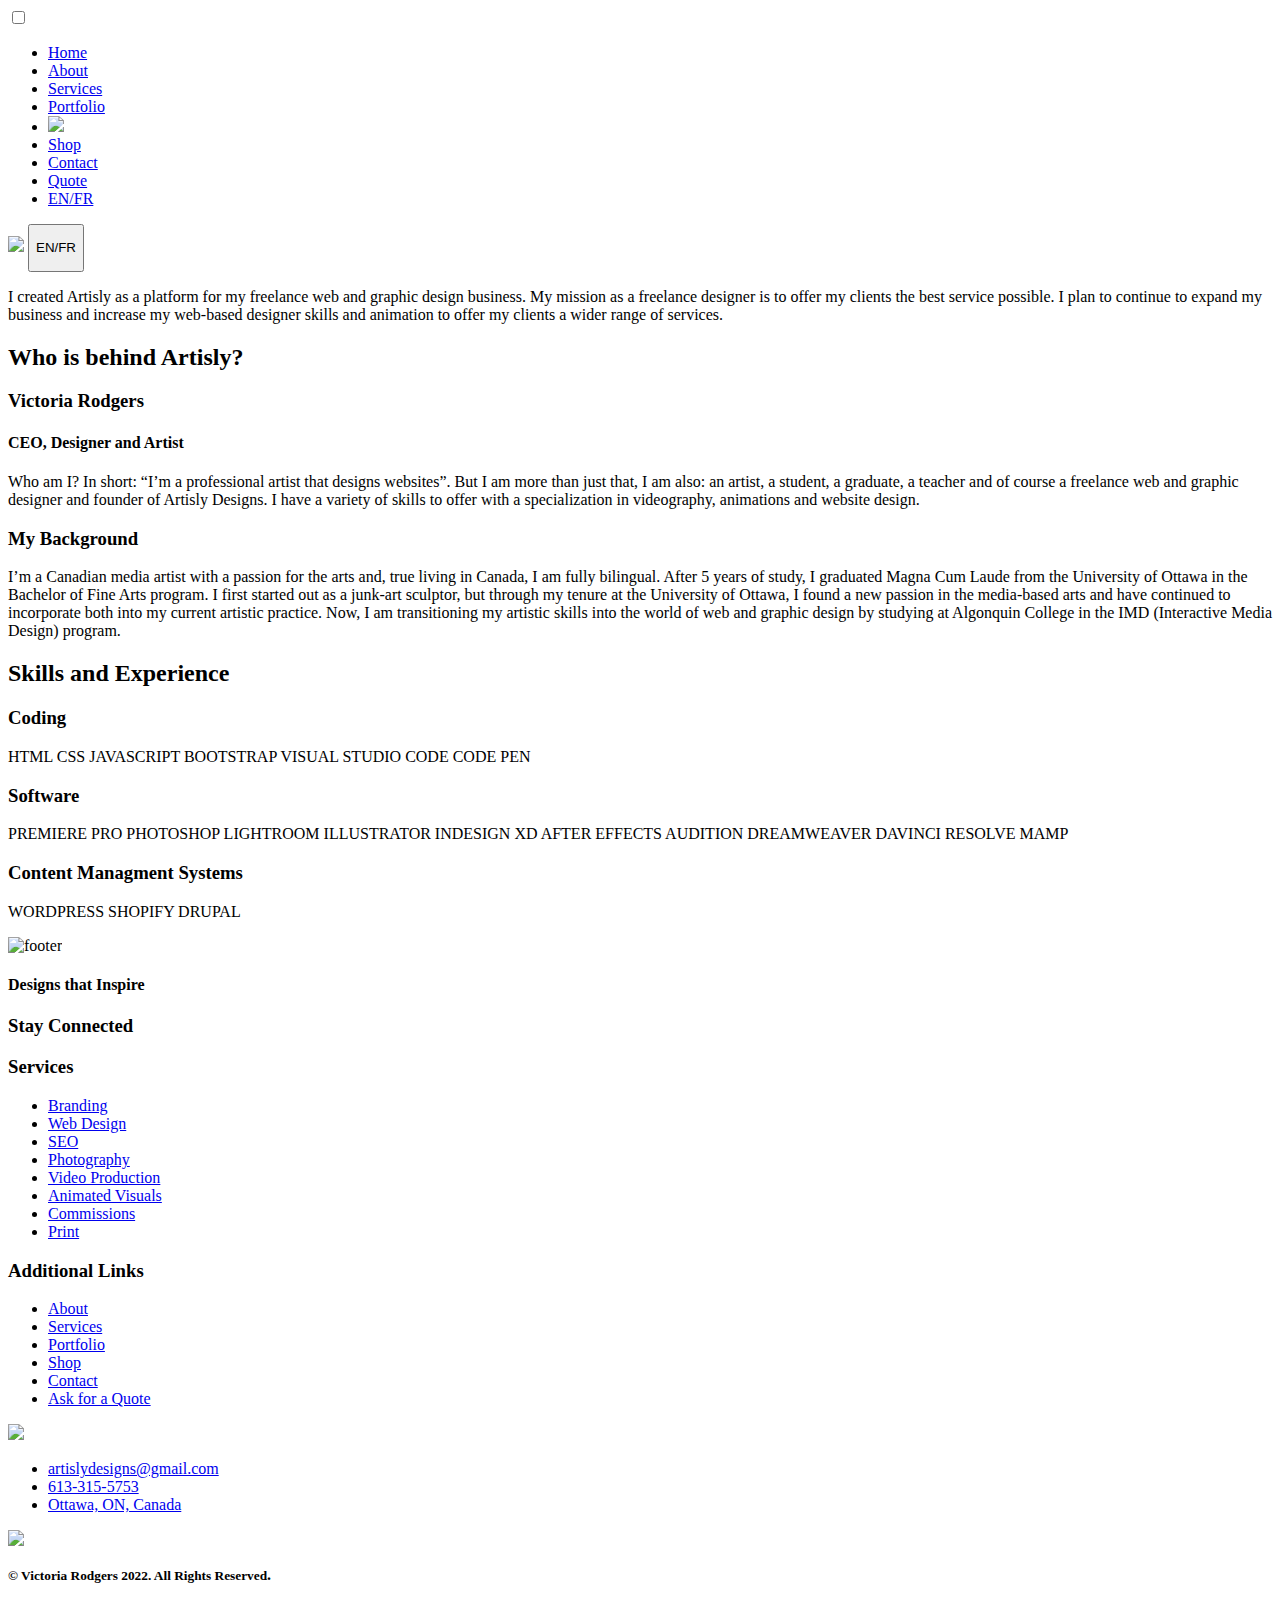
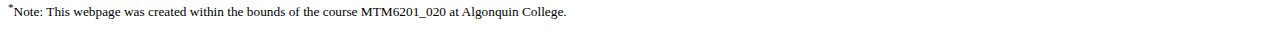
==== about.html @ 868e6d7d "Add files via upload" ====
<!DOCTYPE html>
<html lang="en">
<head>
    <!-- Required meta tags -->
    <meta charset="utf-8">
    <meta http-equiv="X-UA-Compatible" content="IE=edge">
    <meta name="viewport" content="width=device-width, initial-scale=1">
    <title>Artisly Official Website</title>
    <link rel="icon" type="image/x-icon" href="images/favicon2.png">
    <link rel="preconnect" href="https://fonts.googleapis.com">
    <link rel="preconnect" href="https://fonts.gstatic.com" crossorigin>
    <link href="https://fonts.googleapis.com/css2?family=Open+Sans:wght@500&display=swap" rel="stylesheet">
    <link rel="stylesheet" href="https://cdnjs.cloudflare.com/ajax/libs/font-awesome/4.7.0/css/font-awesome.min.css">
    <!-- add icon stylesheet file for used icons -->
    <link href="css/icons.css" rel="stylesheet">    
    <!-- add css stylesheet -->
    <link href="css/design3.css" rel="stylesheet">
    <link rel="stylesheet" href="java.js">
    <link rel="stylesheet" href="https://cdn.iconmonstr.com/1.3.0/css/iconmonstr-iconic-font.min.css">

    <title>About Page</title>
</head>
<body>
    <div class="web_container">
    <nav class="navbar">
        <div class="navbar-container container">
            <input type="checkbox" name="" id="">
            <div class="hamburger-lines">
                <span class="line line1"></span>
                <span class="line line2"></span>
                <span class="line line3"></span>
            </div>
            <ul class="menu-items">
                <li><a href="#home">Home</a></li>
                <li><a href="#">About</a></li>
                <li><a href="#">Services</a></li>
                <li><a href="#">Portfolio</a></li>
                <li><a class="logo2" href="index.html"><img src="images/artisly-logo-02.png" width="100"></a></li>
                <li><a href="#">Shop</a></li>
                <li><a href="#">Contact</a></li>
                <li><a href="#">Quote</a></li>
                <li><a class="lan2" href="#">EN/FR</a></li>
                
            </ul>
                <a class="logo" href="index.html"><img src="images/artisly-logo.png" width="80"></a>
                <a class="cart" href="#"><i class="im im-shopping-cart"></i></a>
                <a class="share" href="#"><i class="im im-share"></i></a>
                <button class="lan"><p>EN/FR</p></button>
        </div>
    </nav>
    <div class="body_container">
<main>


<p>I created Artisly as a platform for my freelance web and graphic design business. My mission as a freelance designer is to offer my clients the best service possible. I plan to continue to expand my business and increase my web-based designer skills and animation to offer my clients a wider range of services.</p>

<h2>Who is behind Artisly?</h2>

<h3>Victoria Rodgers</h3>
<h4>CEO, Designer and Artist</h4>

  <p>Who am I? In short: “I’m a professional artist that designs websites”. But I am more than just that, I am also: an artist, a student, a graduate, a teacher and of course a freelance web and graphic designer and founder of Artisly Designs. I have a variety of skills to offer with a specialization in videography, animations and website design.</p>

<h3>My Background</h3>

  <p>I’m a Canadian media artist with a passion for the arts and, true living in Canada, I am fully bilingual. After 5 years of study, I graduated Magna Cum Laude from the University of Ottawa in the Bachelor of Fine Arts program.  I first started out as a junk-art sculptor, but through my tenure at the University of Ottawa, I found a new passion in the media-based arts and have continued to incorporate both into my current artistic practice. Now, I am transitioning my artistic skills into the world of web and graphic design by studying at Algonquin College in the IMD (Interactive Media Design) program.</p> 


  <h2>Skills and Experience</h2>

  <h3>Coding</h3>
<p>HTML 

  CSS
  
  JAVASCRIPT
  
  BOOTSTRAP
  
  VISUAL STUDIO CODE
  
  CODE PEN</p>

<h3>Software</h3>

<p> PREMIERE PRO

  PHOTOSHOP
 
 LIGHTROOM
 
 ILLUSTRATOR
 
  INDESIGN
 
 XD
 
 AFTER EFFECTS
 
 AUDITION
 
 DREAMWEAVER
 
 DAVINCI RESOLVE
 
 MAMP</p>




<h3>Content Managment Systems</h3>

<p>WORDPRESS

  SHOPIFY
  
  DRUPAL
  </p>
</main>

<div class="footer-img">
  <img src="images/footer2.png" alt="footer" width="1200">
</div>


<div class="footer_info">

  <div class="motto">
<h4>Designs that Inspire</h4>
</div>

<section class="connected">
  <h3>Stay Connected</h3>
<div class="sm">
  <a href="#"><i class="im im-facebook"></i></a>
  <a href="#"><i class="im im-instagram"></i></a>
  <a href="#"><i class="im im-linkedin"></i></a>
  <a href="#"><i class="im im-wordpress"></i></a>
  <a href="#"><i class="im im-shopify"></i></a>
  <a href="#"><i class="im im-behance"></i></a>
</div>
</section>

<section class="quick-serv">
<h3>Services</h3>

<ul class="web-links">
  <li><a href="#">Branding</a></li>
  <li><a href="#">Web Design</a></li>
  <li><a href="#">SEO</a></li>
  <li><a href="#">Photography</a></li>
  <li><a href="#">Video Production</a></li>
  <li><a href="#">Animated Visuals</a></li>
  <li><a href="#">Commissions</a></li>
  <li><a href="#">Print</a></li>
  </ul>
</section>

<section class="more-links">
<h3>Additional Links</h3>

<ul class="web-links">
<li><a href="#">About</a></li>
<li><a href="#">Services</a></li>
<li><a href="#">Portfolio</a></li>
<li><a href="#">Shop</a></li>
<li><a href="#">Contact</a></li>
<li><a href="#">Ask for a Quote</a></li>
</ul>
</section>

<section class="artisly-contact">
  <a class="footer-logo" href="index.html"><img src="images/artisly-logo.png" width="600"></a>

  <ul class="web-links">
    <li><a href="#"><i class="im im-mail"></i> artislydesigns@gmail.com</a></li>
    <li><a href="#"><i class="im im-phone"></i> 613-315-5753</a></li>
    <li><a href="#"><i class="im im-globe"></i> Ottawa, ON, Canada</a></li>
    </ul>
</section>

</div>

<footer>
  <div class="footer_container">
  <a class="copyright" href="index.html"><img src="images/artisly-logo.png" width="100"></a> 
  <p><strong><small>&copy; Victoria Rodgers 2022. All Rights Reserved</small>.</strong></p>
  <p><small><sup>*</sup>Note: This webpage was created within the bounds of the course MTM6201_020 at Algonquin College.</small></p>
  </div>
</footer>

</div>
    </div>
</body>      
</html>
<!-- End of code-->
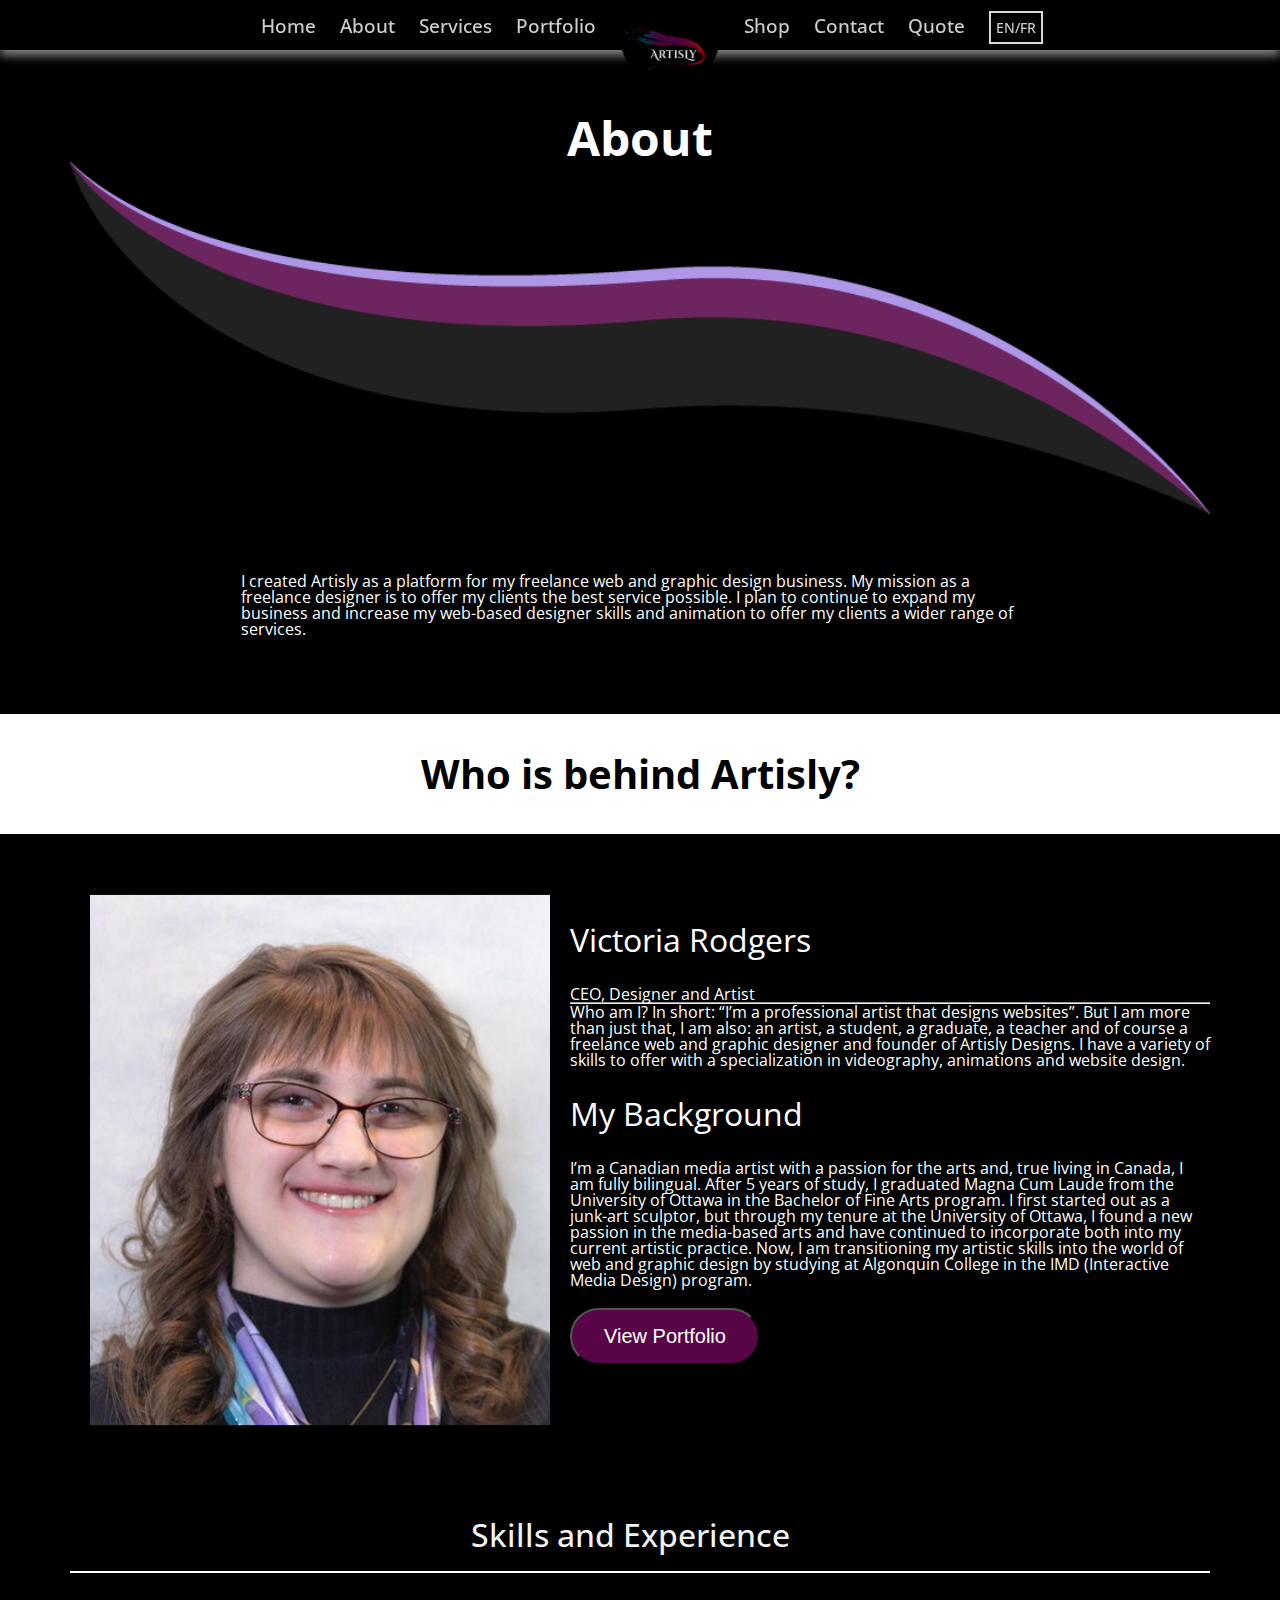
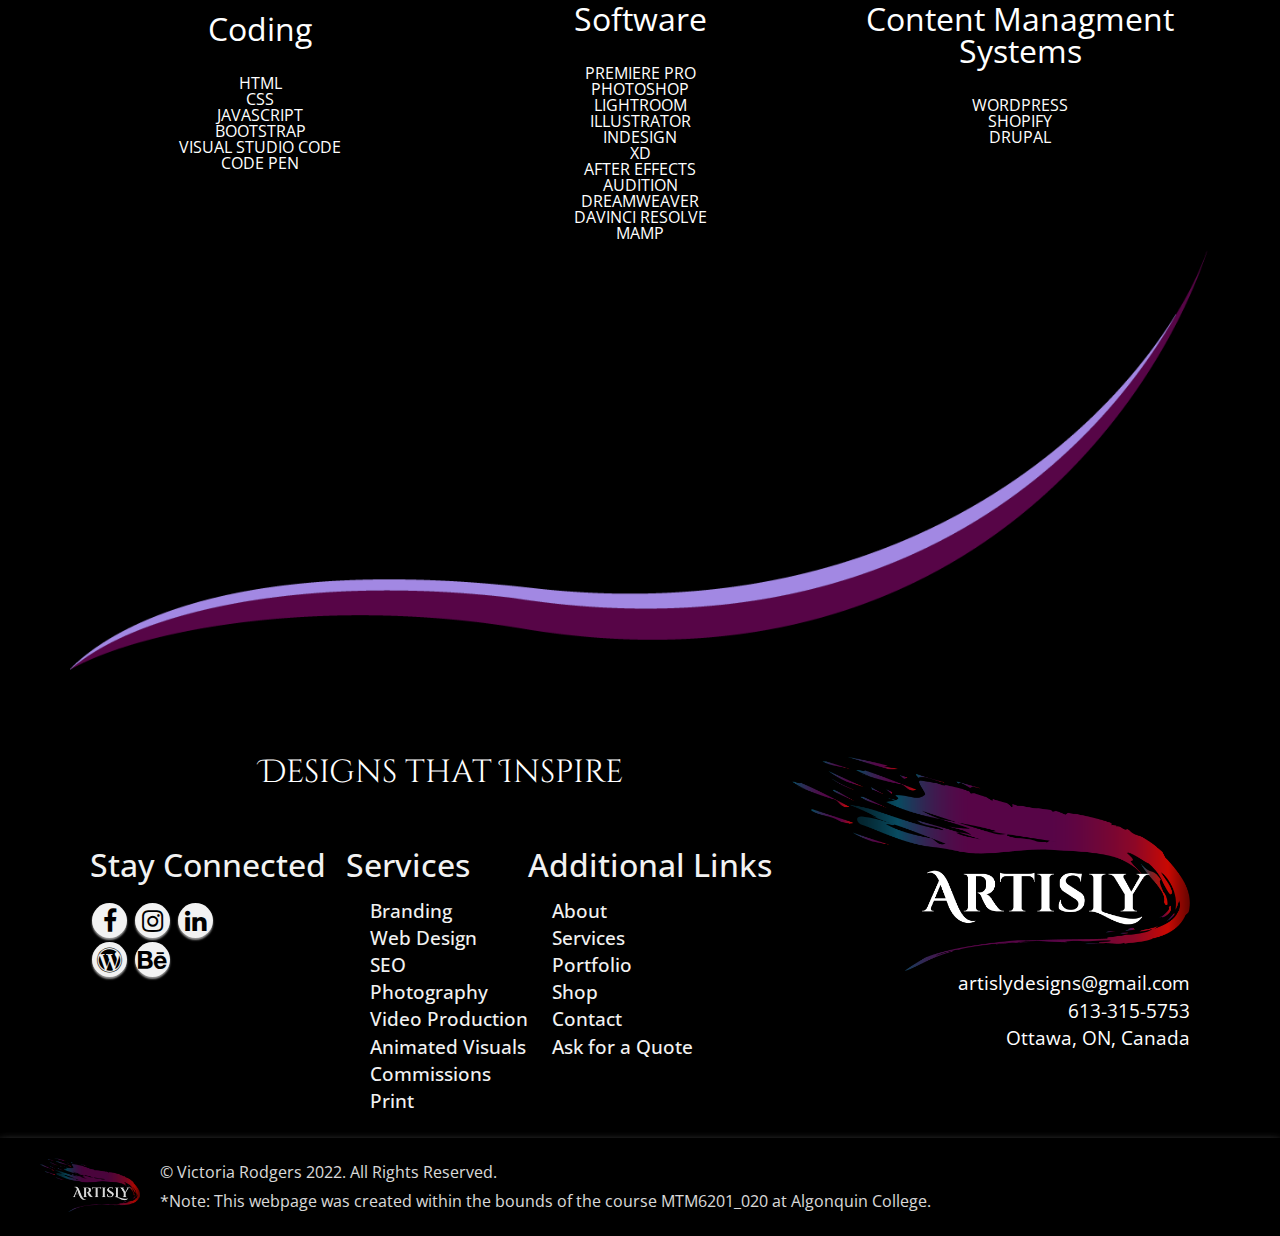
==== commit 3c19fc42: "Updating the re-made version of the Artisly site" ====
--- a/about.html
+++ b/about.html
@@ -9,14 +9,18 @@
     <link rel="icon" type="image/x-icon" href="images/favicon2.png">
     <link rel="preconnect" href="https://fonts.googleapis.com">
     <link rel="preconnect" href="https://fonts.gstatic.com" crossorigin>
-    <link href="https://fonts.googleapis.com/css2?family=Open+Sans:wght@500&display=swap" rel="stylesheet">
+    <link href="https://fonts.googleapis.com/css2?family=Cinzel+Decorative&family=Open+Sans:wght@500&display=swap" rel="stylesheet">
     <link rel="stylesheet" href="https://cdnjs.cloudflare.com/ajax/libs/font-awesome/4.7.0/css/font-awesome.min.css">
+
     <!-- add icon stylesheet file for used icons -->
     <link href="css/icons.css" rel="stylesheet">    
     <!-- add css stylesheet -->
-    <link href="css/design3.css" rel="stylesheet">
+    <link href="css/design.css" rel="stylesheet">
     <link rel="stylesheet" href="java.js">
     <link rel="stylesheet" href="https://cdn.iconmonstr.com/1.3.0/css/iconmonstr-iconic-font.min.css">
+
+    <link type="text/css" rel="stylesheet" href="css/magicscroll.css"/>
+              <script type="text/javascript" src="css/magicscroll.js"></script>
 
     <title>About Page</title>
 </head>
@@ -31,91 +35,114 @@
                 <span class="line line3"></span>
             </div>
             <ul class="menu-items">
-                <li><a href="#home">Home</a></li>
-                <li><a href="#">About</a></li>
-                <li><a href="#">Services</a></li>
-                <li><a href="#">Portfolio</a></li>
+                <li><a href="index.html">Home</a></li>
+                <li><a href="about.html">About</a></li>
+                <li><a href="services.html">Services</a></li>
+                <li><a href="portfolio.html">Portfolio</a></li>
                 <li><a class="logo2" href="index.html"><img src="images/artisly-logo-02.png" width="100"></a></li>
                 <li><a href="#">Shop</a></li>
-                <li><a href="#">Contact</a></li>
-                <li><a href="#">Quote</a></li>
+                <li><a href="contact.html">Contact</a></li>
+                <li><a href="quote.html">Quote</a></li>
                 <li><a class="lan2" href="#">EN/FR</a></li>
                 
             </ul>
                 <a class="logo" href="index.html"><img src="images/artisly-logo.png" width="80"></a>
                 <a class="cart" href="#"><i class="im im-shopping-cart"></i></a>
-                <a class="share" href="#"><i class="im im-share"></i></a>
-                <button class="lan"><p>EN/FR</p></button>
+                <a class="share" href="#social-media"><i class="im im-share"></i></a>
+              <a class="lan" href="#">EN/FR</a></li>
         </div>
     </nav>
     <div class="body_container">
-<main>
-
-
-<p>I created Artisly as a platform for my freelance web and graphic design business. My mission as a freelance designer is to offer my clients the best service possible. I plan to continue to expand my business and increase my web-based designer skills and animation to offer my clients a wider range of services.</p>
-
-<h2>Who is behind Artisly?</h2>
-
-<h3>Victoria Rodgers</h3>
-<h4>CEO, Designer and Artist</h4>
-
+<main id="top">
+
+  <div class="quote-mobile">
+  <button class="quote-btn" type="submit" name="Submit" href="quote.html">Quote</button>
+</div>
+
+<div class="scroll-mobile">
+  <a class="scroll-btn" href="#top"><i class="im im-arrow-up"></i></a>
+</div>
+
+
+
+<div class="intro">
+    <h2>About</h2>
+
+    <div class="home-dec">
+      <img src="images/design-bottom.png" alt="Background design" width="1200">
+      </div>
+</div>
+
+<p class="about-desc">I created Artisly as a platform for my freelance web and graphic design business. My mission as a freelance designer is to offer my clients the best service possible. I plan to continue to expand my business and increase my web-based designer skills and animation to offer my clients a wider range of services.</p>
+
+
+<h2 class="seperator2">Who is behind Artisly?</h2>
+<div class="space"></div>
+
+<div class="bio">
+  <img class="profile-pic" src="images/victoria-rodgers.jpg" alt="Picture of the artist Victoria Rodgers" width="500">
+
+<h1>Victoria Rodgers</h1>
+<p>CEO, Designer and Artist<p>
+<hr>
   <p>Who am I? In short: “I’m a professional artist that designs websites”. But I am more than just that, I am also: an artist, a student, a graduate, a teacher and of course a freelance web and graphic designer and founder of Artisly Designs. I have a variety of skills to offer with a specialization in videography, animations and website design.</p>
 
-<h3>My Background</h3>
+<h1>My Background</h1>
 
   <p>I’m a Canadian media artist with a passion for the arts and, true living in Canada, I am fully bilingual. After 5 years of study, I graduated Magna Cum Laude from the University of Ottawa in the Bachelor of Fine Arts program.  I first started out as a junk-art sculptor, but through my tenure at the University of Ottawa, I found a new passion in the media-based arts and have continued to incorporate both into my current artistic practice. Now, I am transitioning my artistic skills into the world of web and graphic design by studying at Algonquin College in the IMD (Interactive Media Design) program.</p> 
 
-
-  <h2>Skills and Experience</h2>
-
-  <h3>Coding</h3>
-<p>HTML 
-
-  CSS
-  
-  JAVASCRIPT
-  
-  BOOTSTRAP
-  
-  VISUAL STUDIO CODE
-  
-  CODE PEN</p>
-
-<h3>Software</h3>
-
-<p> PREMIERE PRO
-
-  PHOTOSHOP
- 
- LIGHTROOM
- 
- ILLUSTRATOR
- 
-  INDESIGN
- 
- XD
- 
- AFTER EFFECTS
- 
- AUDITION
- 
- DREAMWEAVER
- 
- DAVINCI RESOLVE
- 
- MAMP</p>
-
-
-
-
-<h3>Content Managment Systems</h3>
-
-<p>WORDPRESS
-
-  SHOPIFY
-  
-  DRUPAL
-  </p>
+  <div class="about-btn">
+    <button type="submit" name="Submit" href="portfolio.html">View Portfolio</button>
+    </div>
+</div>
+
+
+<div class="skills">
+  <div class="skills1">
+  <h3>Skills and Experience</h3>
+</div>
+
+  <div class="skills2">
+  <h1>Coding</h1>
+  <ul>
+  <li>HTML</li> 
+  <li>CSS</li>
+  <li>JAVASCRIPT</li>
+  <li>BOOTSTRAP</li>
+  <li>VISUAL STUDIO CODE</li>
+  <li>CODE PEN</li>
+</ul>
+</div>
+
+<div class="skills3">
+<h1>Software</h1>
+
+<ul>
+  <li>PREMIERE PRO</li>
+  <li>PHOTOSHOP</li>
+  <li>LIGHTROOM</li>
+  <li>ILLUSTRATOR</li>
+  <li>INDESIGN</li>
+  <li>XD</li>
+  <li>AFTER EFFECTS</li>
+  <li>AUDITION</li>
+  <li>DREAMWEAVER</li>
+  <li>DAVINCI RESOLVE</li>
+  <li>MAMP</li>
+</ul>
+</div>
+
+<div class="skills4">
+<h1>Content Managment Systems</h1>
+
+<ul>
+<li>WORDPRESS</li>
+<li>SHOPIFY</li>  
+<li>DRUPAL</li>  
+</ul>
+</div>
+ </div>   
+
 </main>
 
 <div class="footer-img">
@@ -129,15 +156,20 @@
 <h4>Designs that Inspire</h4>
 </div>
 
-<section class="connected">
+<section class="connected" id="social-media">
   <h3>Stay Connected</h3>
 <div class="sm">
-  <a href="#"><i class="im im-facebook"></i></a>
-  <a href="#"><i class="im im-instagram"></i></a>
-  <a href="#"><i class="im im-linkedin"></i></a>
-  <a href="#"><i class="im im-wordpress"></i></a>
-  <a href="#"><i class="im im-shopify"></i></a>
-  <a href="#"><i class="im im-behance"></i></a>
+
+  <div class="line1">
+  <a href="#" class="fa fa-facebook"></a>
+  <a href="#" class="fa fa-instagram"></a>
+  <a href="#" class="fa fa-linkedin"></a>
+</div>
+
+  <div class="line2">
+  <a href="#" class="fa fa-wordpress"></a>
+  <a href="#" class="fa fa-behance"></a>
+</div>
 </div>
 </section>
 
@@ -145,14 +177,14 @@
 <h3>Services</h3>
 
 <ul class="web-links">
-  <li><a href="#">Branding</a></li>
-  <li><a href="#">Web Design</a></li>
-  <li><a href="#">SEO</a></li>
-  <li><a href="#">Photography</a></li>
-  <li><a href="#">Video Production</a></li>
-  <li><a href="#">Animated Visuals</a></li>
-  <li><a href="#">Commissions</a></li>
-  <li><a href="#">Print</a></li>
+  <li><a href="services.html">Branding</a></li>
+  <li><a href="services.html">Web Design</a></li>
+  <li><a href="services.html">SEO</a></li>
+  <li><a href="services.html">Photography</a></li>
+  <li><a href="services.html">Video Production</a></li>
+  <li><a href="services.html">Animated Visuals</a></li>
+  <li><a href="services.html">Commissions</a></li>
+  <li><a href="services.html">Print</a></li>
   </ul>
 </section>
 
@@ -160,12 +192,12 @@
 <h3>Additional Links</h3>
 
 <ul class="web-links">
-<li><a href="#">About</a></li>
-<li><a href="#">Services</a></li>
-<li><a href="#">Portfolio</a></li>
+<li><a href="about.html">About</a></li>
+<li><a href="services.html">Services</a></li>
+<li><a href="portfolio.html">Portfolio</a></li>
 <li><a href="#">Shop</a></li>
-<li><a href="#">Contact</a></li>
-<li><a href="#">Ask for a Quote</a></li>
+<li><a href="contact.html">Contact</a></li>
+<li><a href="quote.html">Ask for a Quote</a></li>
 </ul>
 </section>
 
@@ -173,9 +205,11 @@
   <a class="footer-logo" href="index.html"><img src="images/artisly-logo.png" width="600"></a>
 
   <ul class="web-links">
-    <li><a href="#"><i class="im im-mail"></i> artislydesigns@gmail.com</a></li>
-    <li><a href="#"><i class="im im-phone"></i> 613-315-5753</a></li>
-    <li><a href="#"><i class="im im-globe"></i> Ottawa, ON, Canada</a></li>
+    <address>
+    <li><i class="im im-mail"></i> artislydesigns@gmail.com</li>
+    <li><i class="im im-phone"></i> 613-315-5753</li>
+    <li><i class="im im-globe"></i> Ottawa, ON, Canada</li>
+    </address>
     </ul>
 </section>
 
@@ -191,6 +225,40 @@
 
 </div>
     </div>
-</body>      
+</body>
+
+<!--.................../ JS Code for smooth scrolling /...................... -->
+
+    <script src="https://ajax.googleapis.com/ajax/libs/jquery/3.3.1/jquery.min.js"></script>
+    <script>
+      $(document).ready(function () {
+        // Add smooth scrolling to all links
+        $("a").on("click", function (event) {
+          // Make sure this.hash has a value before overriding default behavior
+          if (this.hash !== "") {
+            // Prevent default anchor click behavior
+            event.preventDefault();
+  
+            // Store hash
+            var hash = this.hash;
+  
+            // Using jQuery's animate() method to add smooth page scroll
+            // The optional number (800) specifies the number of milliseconds it takes to scroll to the specified area
+            $("html, body").animate(
+              {
+                scrollTop: $(hash).offset().top,
+              },
+              800,
+              function () {
+                // Add hash (#) to URL when done scrolling (default click behavior)
+                window.location.hash = hash;
+              }
+            );
+          } 
+        });
+      });
+
+    </script> 
+
 </html>
-<!-- End of code-->   
+<!-- End of code-->   --- a/css/icons.css
+++ b/css/icons.css
@@ -0,0 +1,102 @@
+/* ICONS
+---------------------------------------------------- */
+
+@font-face {
+	font-family: "fico";
+	src: url("../fonts/fico.eot");
+	src: url("../fonts/fico.eot?#iefix") format("embedded-opentype"),
+ 	     url("../fonts/fico.woff") format("woff"),
+	     url("../fonts/fico.ttf") format("truetype"),
+	     url("../fonts/fico.svg#fico") format("svg");
+	}
+
+.icon {
+	display: inline-block;
+	}
+	.icon:before {
+		font-family: fico;
+		font-weight: normal !important;
+		font-style: normal !important;
+		text-transform: none !important;
+		vertical-align: baseline;
+		-webkit-font-smoothing: antialiased;
+		}
+
+.icon-add:before { content: "\f100"; }
+.icon-add-alt:before { content: "\f101"; }
+.icon-attachment:before { content: "\f105"; }
+.icon-bell:before { content: "\f102"; }
+.icon-bookmark:before { content: "\f106"; }
+.icon-bubble:before { content: "\f107"; }
+.icon-calendar:before { content: "\f135"; }
+.icon-camera:before { content: "\f10d"; }
+.icon-cart:before { content: "\f108"; }
+.icon-chart:before { content: "\f109"; }
+.icon-check:before { content: "\f10e"; }
+.icon-clock:before { content: "\f10f"; }
+.icon-cloud:before { content: "\f110"; }
+.icon-creditcard:before { content: "\f136"; }
+.icon-cross:before { content: "\f111"; }
+.icon-cross-alt:before { content: "\f112"; }
+.icon-crosshair:before { content: "\f137"; }
+.icon-delete:before { content: "\f113"; }
+.icon-delete-alt:before { content: "\f114"; }
+.icon-denied:before { content: "\f115"; }
+.icon-document:before { content: "\f138"; }
+.icon-down:before { content: "\f10a"; }
+.icon-edit:before { content: "\f116"; }
+.icon-error:before { content: "\f117"; }
+.icon-exit:before { content: "\f139"; }
+.icon-eye:before { content: "\f118"; }
+.icon-facebook:before { content: "\f13a"; }
+.icon-filter:before { content: "\f119"; }
+.icon-flag:before { content: "\f11a"; }
+.icon-folder:before { content: "\f13b"; }
+.icon-fullscreen:before { content: "\f11b"; }
+.icon-gear:before { content: "\f11c"; }
+.icon-gift:before { content: "\f13c"; }
+.icon-globe:before { content: "\f13d"; }
+.icon-grid:before { content: "\f11d"; }
+.icon-group:before { content: "\f13e"; }
+.icon-heart:before { content: "\f11e"; }
+.icon-help:before { content: "\f11f"; }
+.icon-home:before { content: "\f120"; }
+.icon-info:before { content: "\f121"; }
+.icon-join:before { content: "\f13f"; }
+.icon-left:before { content: "\f103"; }
+.icon-list:before { content: "\f122"; }
+.icon-location:before { content: "\f123"; }
+.icon-lock:before { content: "\f124"; }
+.icon-mail:before { content: "\f125"; }
+.icon-move:before { content: "\f126"; }
+.icon-music:before { content: "\f127"; }
+.icon-navigation:before { content: "\f140"; }
+.icon-phone:before { content: "\f141"; }
+.icon-play:before { content: "\f128"; }
+.icon-power:before { content: "\f129"; }
+.icon-print:before { content: "\f142"; }
+.icon-refresh:before { content: "\f12a"; }
+.icon-reply:before { content: "\f10b"; }
+.icon-right:before { content: "\f104"; }
+.icon-rss:before { content: "\f12b"; }
+.icon-screen:before { content: "\f143"; }
+.icon-share:before { content: "\f12c"; }
+.icon-share-alt:before { content: "\f144"; }
+.icon-sliders:before { content: "\f12d"; }
+.icon-smartphone:before { content: "\f145"; }
+.icon-speaker:before { content: "\f146"; }
+.icon-split:before { content: "\f147"; }
+.icon-star:before { content: "\f12e"; }
+.icon-tag:before { content: "\f12f"; }
+.icon-thumbs-down:before { content: "\f148"; }
+.icon-thumbs-up:before { content: "\f149"; }
+.icon-trash:before { content: "\f130"; }
+.icon-twitter:before { content: "\f14a"; }
+.icon-unlock:before { content: "\f14b"; }
+.icon-up:before { content: "\f10c"; }
+.icon-user:before { content: "\f131"; }
+.icon-video:before { content: "\f132"; }
+.icon-video-alt:before { content: "\f14c"; }
+.icon-warning:before { content: "\f133"; }
+.icon-wrench:before { content: "\f14d"; }
+.icon-zoom:before { content: "\f134"; }--- a/css/design.css
+++ b/css/design.css
@@ -0,0 +1,1174 @@
+/* http://meyerweb.com/eric/tools/css/reset/ 
+   v2.0 | 20110126
+   License: none (public domain)
+*/
+html, body, div, span, applet, object, iframe,
+h1, h2, h3, h4, h5, h6, p, blockquote, pre,
+a, abbr, acronym, address, big, cite, code,
+del, dfn, em, img, ins, kbd, q, s, samp,
+small, strike, strong, sub, sup, tt, var,
+b, u, i, center,
+dl, dt, dd, ol, ul, li,
+fieldset, form, label, legend,
+table, caption, tbody, tfoot, thead, tr, th, td,
+article, aside, canvas, details, embed, 
+figure, figcaption, footer, header, hgroup, 
+menu, nav, output, ruby, section, summary,
+time, mark, audio, video {
+	margin: 0;
+	padding: 0;
+	border: 0;
+	font-size: 100%;
+	font: inherit;
+	vertical-align: baseline;
+}
+/* HTML5 display-role reset for older browsers */
+article, aside, details, figcaption, figure, 
+footer, header, hgroup, menu, nav, section {
+	display: block;
+}
+body {
+	line-height: 1;
+}
+ol, ul {
+	list-style: none;
+}
+blockquote, q {
+	quotes: none;
+}
+blockquote:before, blockquote:after,
+q:before, q:after {
+	content: '';
+	content: none;
+}
+table {
+	border-collapse: collapse;
+	border-spacing: 0;
+}
+/*___________________________________________________________________________________________
+                                    Start of Website
+_____________________________________________________________________________________________*/
+*,
+*::after,
+*::before {
+  box-sizing: border-box;
+  padding: 0;
+  margin: 0;
+}
+
+html {
+  font-size: 16px;
+  background-color: rgb(0, 0, 0);
+  color: #fff;
+}
+
+.body_container {
+    max-width: 1180px;
+    min-width: 375px; 
+    margin: auto;
+    padding: 0 20px;
+}
+
+body {
+  
+    font-family: 'Open Sans', sans-serif;
+}
+
+.navbar {
+  box-shadow: 0px 5px 10px 0px #aaa;
+  position: fixed;
+  width: 100%;
+  background: #000;
+  color: #fff;
+  opacity: 0.85;
+  height: 50px;
+  z-index: 12;
+  top: 0;
+}
+
+.menu-items a {
+  text-decoration: none;
+  color: #f2f2f2;
+  font-weight: 500;
+  transition: color 0.3s ease-in-out;
+}
+
+.menu-items li {
+  list-style: none;
+  margin-left: 1.5rem;
+  margin-bottom: 0.5rem;
+  font-size: 1.2rem;
+}
+
+.menu-items a:hover {
+color: #f7931e;
+transition: color 0.3s ease-in-out;
+}
+
+.footer_info{
+  width: 100%;
+  z-index: 1;
+  display: grid;
+  justify-content:space-between;
+  padding: 20px;
+}
+
+.footer-img{
+z-index: -3;
+max-width: 1200px
+}
+
+h4{
+  font-size: 2rem;
+  padding-bottom: 40px;
+  font-family: 'Cinzel Decorative', cursive;
+}
+
+h1{
+  padding: 30px;
+  font-size: 2rem;
+}
+
+h3{
+  color: #f2f2f2;
+  font-weight: 500;
+  font-size: 2rem;
+  padding: 20px 20px 20px 0px;
+}
+
+h2{
+  font-size: 3rem;
+  font-weight: bold;
+  text-align: center;
+}
+
+h5{
+  font-size: 1.2rem;
+  border-bottom: 2px solid #f2f2f2;
+  margin-bottom: 20px;
+}
+
+.web-links a {
+  text-decoration: none;
+  color: #f2f2f2;
+  font-weight: 500;
+  transition: color 0.3s ease-in-out;
+}
+
+.web-links li {
+  list-style: none;
+  margin-left: 1.5rem;
+  margin-bottom: 0.5rem;
+  font-size: 1.2rem;
+}
+
+.web-links a:hover {
+color: #f7931e;
+transition: color 0.3s ease-in-out;
+}
+
+footer{
+  position: absolute;
+  box-shadow: 0px 5px 10px 0px #aaa;
+  width: 100%;
+  background: #000;
+  color: #fff;
+  opacity: 0.85;
+  z-index: -1;
+  left: 0;
+}
+
+.footer_container{
+  max-width: 1200px;
+  margin: auto;
+  padding: 20px 0;
+  line-height: 1.8rem;
+}
+
+.fa {
+  position: relative;
+  cursor: pointer;
+  width: 35px;
+  height: 35px;
+  box-shadow: 0 2px 2px #999;
+  padding: 0px;
+  text-decoration: none;
+  text-align: center;
+  color: #fff;
+  font-size: 25px;
+  font-weight: normal;
+  line-height: 1.5em;
+  border-radius: 50%;
+  margin: 2px;
+  background-color: #f2f2f2;
+  color: #000;
+}
+.fa:hover {
+  background-color: #f7931e;
+  color: #fff;
+}
+
+.copyright{
+  float: left;
+  padding-right: 20px;
+}
+
+button {
+  cursor: pointer;
+  background-color: #570547; 
+  border-radius: 30px;
+  color: white;
+  padding: 15px 32px;
+  text-align: center;
+  text-decoration: none;
+  display: inline-block;
+  font-size: 20px;
+}
+
+button:hover {
+  color: #000;
+animation-name: lightup;
+animation-duration: 3s;
+animation-timing-function: ease-in-out;
+animation-iteration-count: infinite;
+animation-direction: alternate;
+
+}
+
+@keyframes lightup{
+  0% {background: #A288E3}
+  50% {background: #F7931E}
+  100% {background: #204627; color: #fff;}
+}
+
+/*___________________________________________________________________________________________
+                                    Navbar Code inspired from @alvarotrigo 
+                                    https://codepen.io/alvarotrigo/pen/XWejzjR 
+_____________________________________________________________________________________________*/
+/*___________________________________________________________________________________________
+                                    Mobile First
+_____________________________________________________________________________________________*/
+
+@media (max-width: 768px) {
+
+  .navbar-container input[type="checkbox"],
+  .navbar-container .hamburger-lines {
+    display: block;
+  }
+
+  .navbar-container {
+    display: block;
+    position: relative;
+    height: 64px;
+  }
+
+  .navbar-container input[type="checkbox"] {
+    position: absolute;
+    display: block;
+    height: 32px;
+    width: 30px;
+    top: 20px;
+    left: 20px;
+    z-index: 5;
+    opacity: 0;
+  }
+
+  .navbar-container .hamburger-lines {
+    display: block;
+    height: 23px;
+    width: 35px;
+    position: absolute;
+    top: 17px;
+    left: 20px;
+    z-index: 2;
+    display: flex;
+    flex-direction: column;
+    justify-content: space-between;
+  }
+
+  .navbar-container .hamburger-lines .line {
+    display: block;
+    height: 4px;
+    width: 100%;
+    border-radius: 10px;
+    background: #f2f2f2;
+  }
+
+  .navbar-container .hamburger-lines .line1 {
+    transform-origin: 0% 0%;
+    transition: transform 0.4s ease-in-out;
+  }
+
+  .navbar-container .hamburger-lines .line2 {
+    transition: transform 0.2s ease-in-out;
+  }
+
+  .navbar-container .hamburger-lines .line3 {
+    transform-origin: 0% 100%;
+    transition: transform 0.4s ease-in-out;
+  }
+
+  .navbar .menu-items {
+    padding-top: 100px;
+    background: #000;
+    height: 100vh;
+    max-width: 300px;
+    transform: translate(-150%);
+    display: flex;
+    flex-direction: column;
+    margin-left: -40px;
+    padding-left: 50px;
+    transition: transform 0.5s ease-in-out;
+    box-shadow: 5px 0px 10px 0px #aaa;
+  }
+
+  .navbar .menu-items li {
+    margin-bottom: 1.5rem;
+    font-size: 1.3rem;
+    font-weight: 500;
+  }
+
+  .logo2{
+    display: none;
+  }
+  .lan2{
+    display: none;
+  }
+  
+  .logo {
+    display: block;
+    position: absolute;
+    top: 06px;
+    right: 45%;
+  }
+
+  .cart{
+    color: white;
+    display: inline;
+    position: absolute;
+    top: 25%;
+    right: 25%;
+}
+
+.share{
+    color: white;
+    display: inline;
+    position: absolute;
+    top: 25%;
+    left: 25%;
+}
+.lan{
+    display: inline;
+    position: absolute;
+    top: 25%;
+    right: 1.2%;
+    background-color: #000;
+    color: #f2f2f2;
+    border: 1px solid white;
+    padding: 5px;
+    border: 2px solid #fff;
+    font-size: 14px;
+}
+
+  .navbar-container input[type="checkbox"]:checked ~ .menu-items {
+    transform: translateX(0);
+  }
+
+  .navbar-container input[type="checkbox"]:checked ~ .hamburger-lines .line1 {
+    transform: rotate(35deg);
+  }
+
+  .navbar-container input[type="checkbox"]:checked ~ .hamburger-lines .line2 {
+    transform: scaleY(0);
+  }
+
+  .navbar-container input[type="checkbox"]:checked ~ .hamburger-lines .line3 {
+    transform: rotate(-35deg);
+  }
+
+  h4{
+    display: none;
+  }
+
+  h3{
+    border-top: 2px solid #fff;
+    padding: 20px;
+    font-size: 1.8rem;
+  }
+
+.footer-img{
+  display: none;
+}
+.web-links li{
+  padding: 10px;
+}
+
+.footer_info{
+    background-color: #000;
+    text-align: center;
+    justify-items: center;
+    border-top: 2px solid #fff;
+
+    grid-template-columns: auto;
+    grid-template-rows: auto auto auto auto;
+  }
+  .motto{
+    display: none;
+  }
+  .connected{
+    grid-column: 1;
+    grid-row: 4;
+  }
+  .quick-serv{
+    grid-column: 1;
+    grid-row: 2;
+  }
+  .more-links{
+    grid-column: 1;
+    grid-row: 3;
+  }
+  .artisly-contact{
+    grid-column: 1;
+    grid-row: 1;
+  }
+
+footer{
+  background-color: #222;
+}
+.footer-logo img{
+  width: 100%;
+}
+}
+
+@media (max-width: 500px) {
+  html {
+    font-size: 65%;
+  }
+
+  .navbar .menu-items li{
+      font-size: 1.6rem;
+  }
+
+  .logo {
+    position: absolute;
+    right: 40%;
+  }
+
+  .navbar .menu-items li {
+    margin-bottom: 2.5rem;
+    font-size: 1.8rem;
+    font-weight: 500;
+  }
+}
+
+/*___________________________________________________________________________________________
+                                    Desktop
+_____________________________________________________________________________________________*/
+
+@media screen and (min-width:769px) {
+
+.navbar input[type="checkbox"],
+.navbar .hamburger-lines {
+  display: none;
+}
+
+.navbar-container {
+  display: flex;
+  justify-content: space-between;
+  height: 115px;
+  align-items: center;
+  justify-content: center;
+}
+
+.menu-items {
+  order: 2;
+  display: flex;
+}
+
+.logo{
+  display: none;
+}
+.cart{
+    display: none;
+}
+.share{
+    display: none;
+}
+.lan{
+    display: none;
+}
+.logo2 {
+  font-size: 2.3rem;
+  margin-bottom: 0.5rem;
+}
+.lan2{
+  padding: 5px;
+  border: 2px solid #fff;
+  font-size: 14px;
+}
+
+.footer_info{
+  grid-template-columns: auto auto auto 1fr;
+  grid-template-rows: 50 1fr;
+}
+.motto{
+  grid-column: 1 / span 3;
+  grid-row: 1;
+  text-align: center;
+}
+.connected{
+  grid-column: 1;
+  grid-row: 2;
+}
+.quick-serv{
+  grid-column: 2;
+  grid-row: 2;
+}
+.more-links{
+  grid-column: 3;
+  grid-row: 2;
+}
+.artisly-contact{
+  grid-column: 4;
+  grid-row: 1 / span 2;
+  text-align: right;
+}
+.footer-logo img{
+  width: 100%;
+}
+.footer-img img{
+  width: 100%;
+}
+
+.sm{
+  display: flex;
+  flex-direction: column;
+  justify-content: center;
+}
+.quote-mobile{
+  display: none;
+}
+.scroll-mobile{
+  display: none;
+}
+}
+
+
+@media screen and (min-width:375px) and (max-width:1050px){
+
+  .quote-mobile{
+    position: fixed;
+    bottom: 0;
+    z-index: 6;
+  }
+  .quote-btn{
+    background-color: red;
+  }
+
+  .scroll-mobile{
+    position: fixed;
+    bottom: 0;
+    right: 0;
+    z-index: 6;
+}
+.scroll-btn {
+  cursor: pointer;
+  width: 50px;
+  height: 50px;
+  box-shadow: 0 2px 2px #999;
+  padding: 15px 20px;
+  text-decoration: none;
+  text-align: center;
+  color: #fff;
+  font-size: 25px;
+  font-weight: normal;
+  line-height: 1.5em;
+  border-radius: 50%;
+  margin: 2px;
+  background-color: #f2f2f2;
+  color: #000;
+}
+.scroll-btn:hover {
+  background-color: #f7931e;
+  color: #fff;
+}
+}
+
+/*___________________________________________________________________________________________
+                                    Home Styling
+_____________________________________________________________________________________________*/
+#banner {
+  padding: 3rem 0 0 0;
+  width: 100%;
+  display: flex;
+  justify-content: center;
+}
+
+.seperator{
+  position: absolute;
+  box-shadow: 0px 5px 10px 0px #aaa;
+  width: 100%;
+  height: 50px;
+  background: #000;
+  color: #fff;
+  opacity: 0.85;
+  left: 0;
+}
+
+.what-is{
+  margin: 20% 10%;
+}
+
+.reasons{
+  display: grid;
+  justify-items: center;
+  text-align: center;
+  gap: 20px;
+}
+
+.home-button2{
+  width: fit-content;
+  height: 60px;
+}
+
+.home-dec img{
+  width: 100%;
+  height: 100%;
+  z-index: -1;
+}
+
+.display-pics{
+  display: flex;
+  width: 25%;
+  justify-items: center;
+  gap: 30px;
+}
+
+.showcase{
+  text-align: center;
+  padding: 80px 0;
+}
+
+/* Slideshow container */
+.slideshow-container {
+  max-width: 1000px;
+  position: relative;
+  margin: auto;
+}
+
+/* Hide the images by default */
+.mySlides {
+  display: none;
+}
+
+/* Next & previous buttons */
+.prev, .next {
+  cursor: pointer;
+  position: absolute;
+  top: 50%;
+  width: auto;
+  margin-top: -22px;
+  padding: 16px;
+  color: white;
+  font-weight: bold;
+  font-size: 18px;
+  transition: 0.6s ease;
+  border-radius: 0 3px 3px 0;
+  user-select: none;
+}
+
+/* Position the "next button" to the right */
+.next {
+  right: 0;
+  border-radius: 3px 0 0 3px;
+}
+
+/* On hover, add a black background color with a little bit see-through */
+.prev:hover, .next:hover {
+  background-color: rgba(0,0,0,0.8);
+}
+
+/* Caption text */
+.text {
+  color: #f2f2f2;
+  font-size: 15px;
+  padding: 8px 12px;
+  position: absolute;
+  bottom: 8px;
+  width: 100%;
+  text-align: center;
+}
+
+/* Number text (1/3 etc) */
+.numbertext {
+  color: #f2f2f2;
+  font-size: 12px;
+  padding: 8px 12px;
+  position: absolute;
+  top: 0;
+}
+
+/* The dots/bullets/indicators */
+.dot {
+  cursor: pointer;
+  height: 15px;
+  width: 15px;
+  margin: 0 2px;
+  background-color: #bbb;
+  border-radius: 50%;
+  display: inline-block;
+  transition: background-color 0.6s ease;
+}
+
+.active, .dot:hover {
+  background-color: #717171;
+}
+
+/* Fading animation */
+.fade {
+  animation-name: fade;
+  animation-duration: 1.5s;
+}
+
+@keyframes fade {
+  from {opacity: .4}
+  to {opacity: 1}
+}
+
+/*--------------------------------- Mobile First --------------------------------------------*/
+@media (max-width: 768px) {
+  .home-dec{
+    display: none;
+  }
+
+  .display-pics{
+    flex-direction: column;
+  }
+
+  .what-is{
+    text-align: center;
+  }
+  .small-logo{
+    order: 2;
+    padding: 40px 0;
+  }
+
+  .home-button2{
+    padding: 60px 0;
+  }
+
+  .motto2{
+    display: none;
+}
+}
+/*--------------------------------- Desktop -------------------------------------------------*/
+@media screen and (min-width:769px) {
+
+.small-logo{
+  float: left;
+}
+
+.motto2{
+  text-align: center;
+  color: #000;
+  background-color: #fff;
+  width: 320px;
+  height: 240px;
+  padding: 40px;
+}
+
+  .reasons{
+    grid-template-columns: 1fr 1fr 1fr 1fr;
+    grid-template-rows: auto auto auto;
+  }
+.cost{
+  grid-column: 1;
+  grid-row: 2;
+}
+.custom{
+  grid-column: 2;
+  grid-row: 2;
+}
+.quality{
+  grid-column: 3;
+  grid-row: 2;
+}
+.professional{
+  grid-column: 4;
+  grid-row: 2;
+}
+.home-button2{
+  grid-column: 1 /span 4;
+  grid-row: 3;
+  margin-top: 30px;
+}
+.home-subtitle{
+  grid-column: 1 /span 4;
+  grid-row: 1;
+}
+}
+/*___________________________________________________________________________________________
+                                    About Styling
+_____________________________________________________________________________________________*/
+
+.about-btn{
+padding: 20px 0;
+}
+
+.intro{
+  margin-top: 10%;
+}
+.profile-pic{
+  float: left;
+  padding: 0 20px;
+}
+
+.skills{
+  display: grid;
+  text-align: center;
+  grid-template-columns: 1fr 1fr 1fr;
+  grid-template-rows: auto auto;
+}
+
+.seperator2{
+    padding: 40px;
+    text-align: center;
+    background: #fff;
+    color: black;
+    width: 100%;
+    margin: 20px 0;
+    font-size: 2.5rem;
+    position: absolute;
+    left: 0;
+}
+
+
+/*--------------------------------- Mobile First --------------------------------------------*/
+@media (max-width: 768px) {
+  .intro{
+    margin-top: 20%;
+  }
+  .profile-pic{
+    display: none;
+  }
+  .bio{
+    display: flex;
+    flex-direction: column;
+    align-items: center;
+    justify-content: center;
+    width: 100%;
+  }
+  .about-desc{
+    padding: 30px 0;
+  }
+  .skills{
+    display: flex;
+    flex-direction: column;
+    margin: 10% 0;
+  }
+  .space{
+    padding: 70px 0;
+  }
+}
+
+@media screen and (min-width:769px) and (max-width:1050px){
+  .bio{
+    display: flex;
+    flex-direction: column;
+    align-items: center;
+    justify-content: center;
+    width: 100%;
+  }
+}
+
+/*--------------------------------- Desktop -------------------------------------------------*/
+@media screen and (min-width:769px) {
+  .space{
+    padding: 100px 0;
+  }
+  .about-desc{
+    margin: 5% 15%
+}
+.skills1{
+  grid-column: 1/ span 3;
+  grid-row: 1;
+  border-bottom: 2px solid #fff;
+}
+.skills2{
+  grid-column: 1;
+  grid-row: 2;
+  padding: 10px;
+}
+.skills3{
+  grid-column: 2;
+  grid-row: 2;
+}
+.skills4{
+  grid-column: 3;
+  grid-row: 2;
+}
+.skills{
+  margin-top: 10%;
+}
+}
+/*___________________________________________________________________________________________
+                                    Services Styling
+_____________________________________________________________________________________________*/
+
+.branding-nav img{
+  margin: 10px;
+}
+.promo{
+text-align: center;
+line-height: 2em;
+padding: 30px 0;
+}
+
+.service-list{
+  display: grid;
+  grid-template-columns: 1fr 1fr;
+  grid-template-rows: 1fr 1fr 1fr 1fr;
+  gap: 10%;
+  
+}
+
+/*--------------------------------- Mobile First --------------------------------------------*/
+@media (max-width: 768px) {
+  .branding-nav{
+    display: flex;
+    flex-direction: column;
+    text-align: center;
+    margin: 5% 0;
+    gap: 20px;
+  }
+  .service-list{
+    display: flex;
+    flex-direction: column;
+    justify-items: center;
+    text-align: center;
+    gap: 50px;
+    padding: 50px 0;
+  }
+h5{
+  border: none;
+}
+}
+
+/*--------------------------------- Desktop -------------------------------------------------*/
+@media screen and (min-width:769px) {
+
+  .branding-nav{
+    display: grid;
+    text-align: center;
+    cursor: pointer;
+    grid-template-columns: 1fr 1fr 1fr 1fr;
+    grid-template-rows: auto auto;
+    margin: 5% 0;
+    gap: 20px;
+    justify-content: space-between;
+  }
+  .item1{
+    grid-column: 1;
+    grid-row: 1;
+    transition: 00.5s;
+  }
+  .item1:hover{
+    opacity: 0.5;
+  }
+
+  .item2{
+    grid-column: 2;
+    grid-row: 1;
+    transition: 00.5s;
+  }
+  .item2:hover{
+    opacity: 0.5;
+  }
+
+  .item3{
+    grid-column: 3;
+    grid-row: 1;
+    transition: 00.5s;
+  }
+  .item3:hover{
+    opacity: 0.5;
+  }
+
+  .item4{
+    grid-column: 4;
+    grid-row: 1;
+    transition: 00.5s;
+  }
+  .item4:hover{
+    opacity: 0.5;
+  }
+
+  .item5{
+    grid-column: 1;
+    grid-row: 2;
+    transition: 00.5s;
+  }
+  .item5:hover{
+    opacity: 0.5;
+  }
+
+  .item6{
+    grid-column: 2;
+    grid-row: 2;
+    transition: 00.5s;
+  }
+  .item6:hover{
+    opacity: 0.5;
+  }
+
+  .item7{
+    grid-column: 3;
+    grid-row: 2;
+    transition: 00.5s;
+  }
+  .item7:hover{
+    opacity: 0.5;
+  }
+
+  .item8{
+    grid-column: 4;
+    grid-row: 2;
+    transition: 00.5s;
+  }
+  .item8:hover{
+    opacity: 0.5;
+  }
+
+  #branding{
+    grid-column: 1;
+    grid-row: 1;
+  }
+  #web-design{
+    grid-column: 2;
+    grid-row: 1;
+  }
+  #seo{
+    grid-column: 1;
+    grid-row: 2;
+  }
+  #photography{
+    grid-column: 2;
+    grid-row: 2;
+  }
+  #video-pro{
+    grid-column: 1;
+    grid-row: 3;
+  }
+  #animation{
+    grid-column: 2;
+    grid-row: 3;
+  }
+  #graphics{
+    grid-column: 1;
+    grid-row: 4;
+  }
+  #print{
+    grid-column: 2;
+    grid-row: 4;
+  }
+
+}
+
+/*___________________________________________________________________________________________
+                                    Portfolio Styling
+_____________________________________________________________________________________________*/
+.row {
+  display: flex;
+  flex-wrap: wrap;
+  padding: 0 4px;
+  padding-top: 80px;
+}
+
+/* Create four equal columns that sits next to each other */
+.column {
+  flex: 25%;
+  max-width: 25%;
+  padding: 0 4px;
+}
+
+.column img {
+  margin-top: 8px;
+  vertical-align: middle;
+  width: 100%;
+}
+
+/* Responsive layout - makes a two column-layout instead of four columns */
+@media screen and (max-width: 800px) {
+  .column {
+    flex: 50%;
+    max-width: 50%;
+  }
+}
+
+/* Responsive layout - makes the two columns stack on top of each other instead of next to each other */
+@media screen and (max-width: 600px) {
+  .column {
+    flex: 100%;
+    max-width: 100%;
+  }
+}
+
+/*___________________________________________________________________________________________
+                                    Contact Styling
+_____________________________________________________________________________________________*/
+/* Style inputs with type="text", select elements and textareas */
+input[type=text], input[type=tel], select, textarea {
+  width: 100%; /* Full width */
+  padding: 12px; /* Some padding */ 
+  border: 1px solid #ccc; /* Gray border */
+  border-radius: 4px; /* Rounded borders */
+  box-sizing: border-box; /* Make sure that padding and width stays in place */
+  margin-top: 6px; /* Add a top margin */
+  margin-bottom: 16px; /* Bottom margin */
+  resize: vertical /* Allow the user to vertically resize the textarea (not horizontally) */
+}
+
+/* Style the submit button with a specific background color etc */
+input[type=submit] {
+  color: white;
+  border: none;
+  cursor: pointer;
+  background-color: red; 
+  border-radius: 30px;
+  padding: 15px 32px;
+  text-align: center;
+  font-size: 20px;
+}
+
+/* When moving the mouse over the submit button, add a darker green color */
+input[type=submit]:hover {
+  opacity: 0.5;
+}
+
+/* Add a background color and some padding around the form */
+.contact-page {
+  border-radius: 5px;
+  padding: 20px;
+}
+
+.formbox{
+  padding-bottom: 60px;
+  text-align: center;
+}
+
+/*___________________________________________________________________________________________
+                                    Quote Styling
+_____________________________________________________________________________________________*/
+/*--------------------------------- Mobile First --------------------------------------------*/
+@media (max-width: 768px) {
+  #quote-quote{
+    display: none;
+  }
+}
+
+
+
+
+
+
+
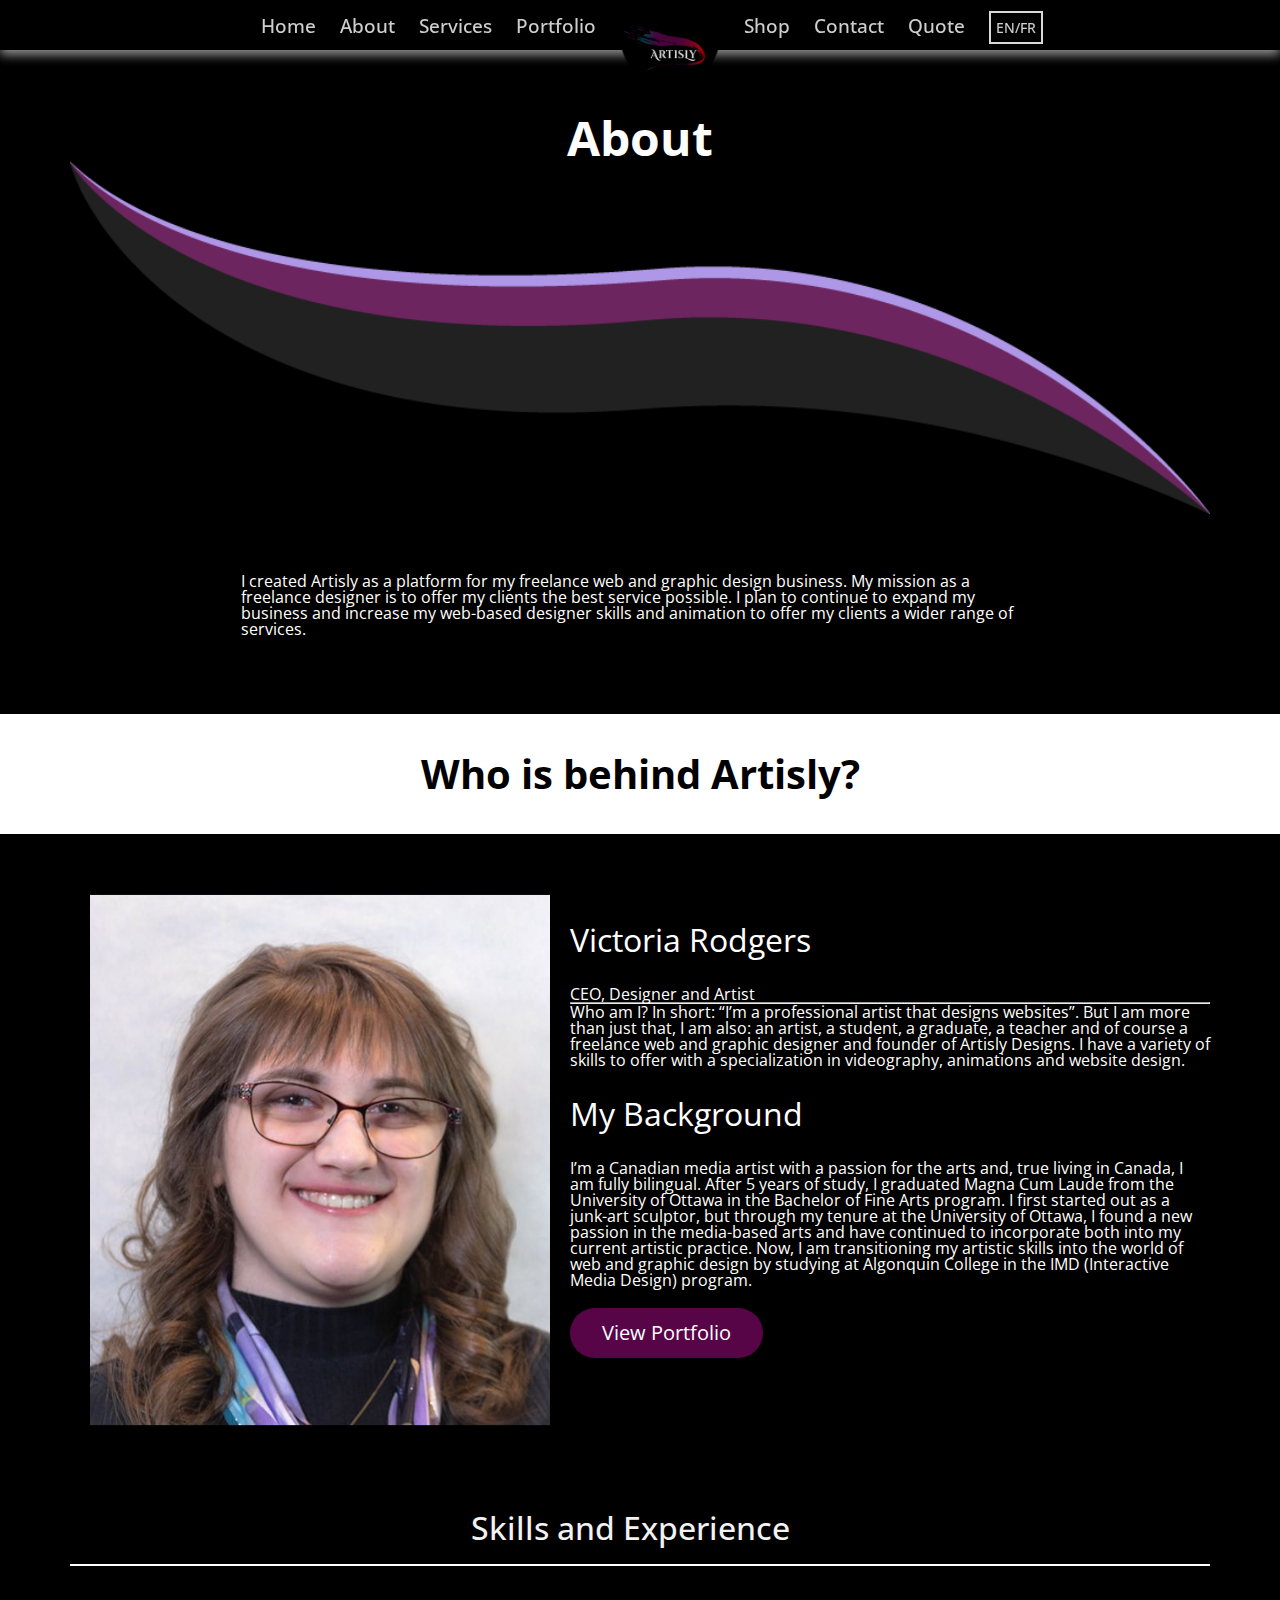
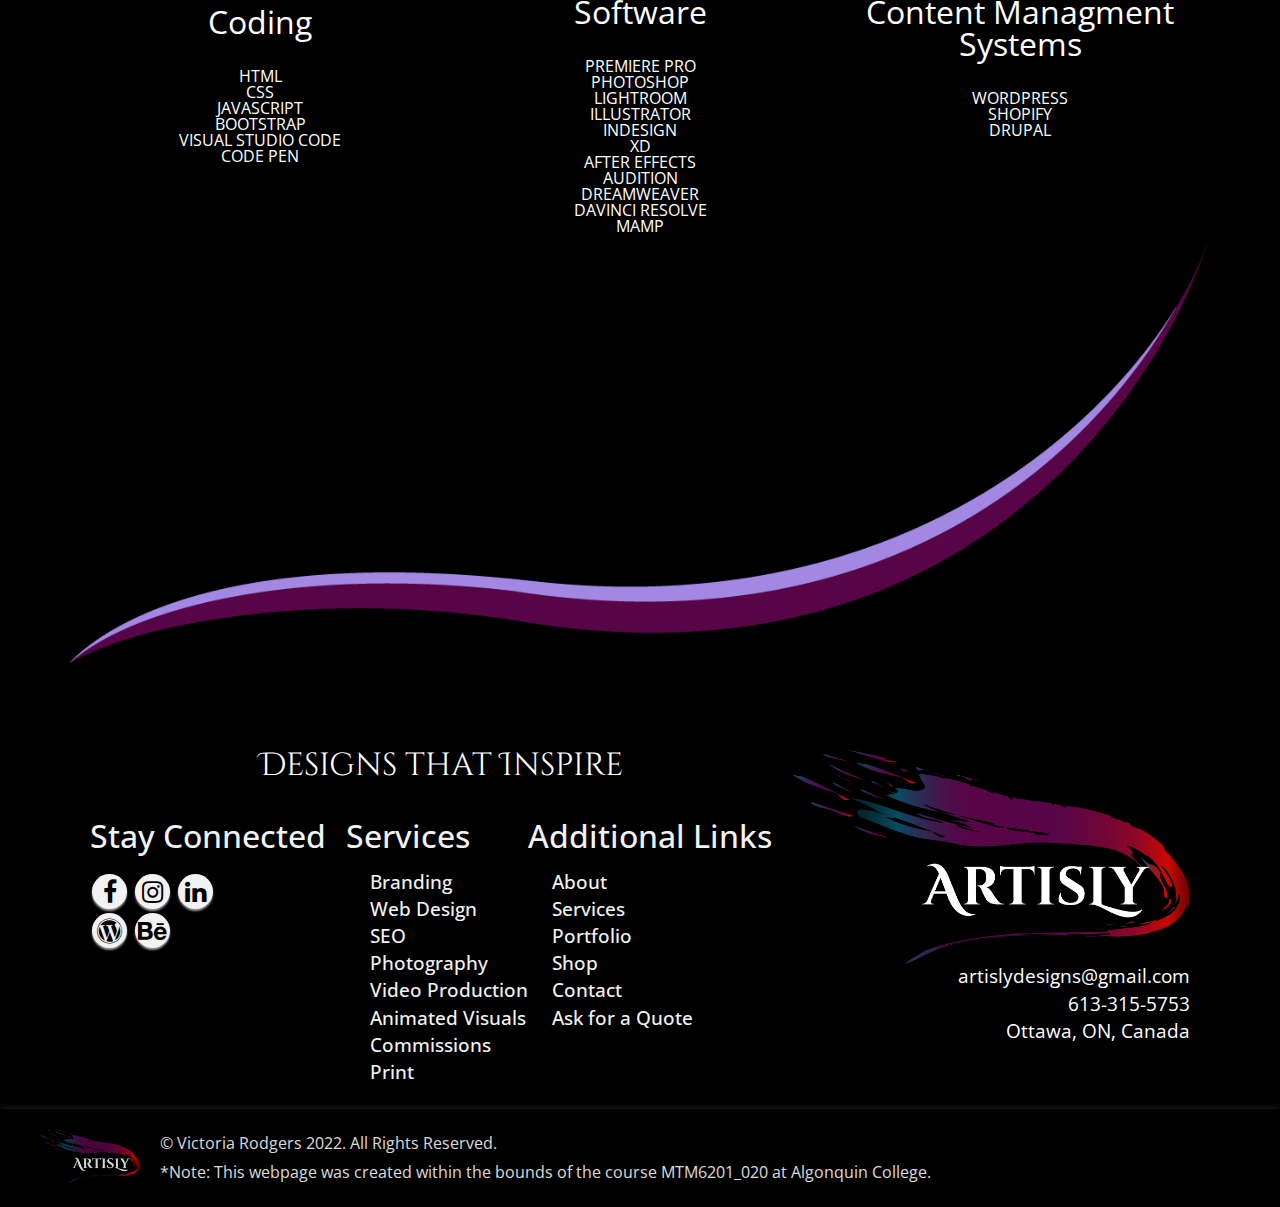
==== commit 97cf2b53: "Validated, minified and beautified code" ====
--- a/about.html
+++ b/about.html
@@ -1,236 +1,188 @@
 <!DOCTYPE html>
 <html lang="en">
-<head>
-    <!-- Required meta tags -->
-    <meta charset="utf-8">
-    <meta http-equiv="X-UA-Compatible" content="IE=edge">
-    <meta name="viewport" content="width=device-width, initial-scale=1">
-    <title>Artisly Official Website</title>
-    <link rel="icon" type="image/x-icon" href="images/favicon2.png">
-    <link rel="preconnect" href="https://fonts.googleapis.com">
-    <link rel="preconnect" href="https://fonts.gstatic.com" crossorigin>
-    <link href="https://fonts.googleapis.com/css2?family=Cinzel+Decorative&family=Open+Sans:wght@500&display=swap" rel="stylesheet">
-    <link rel="stylesheet" href="https://cdnjs.cloudflare.com/ajax/libs/font-awesome/4.7.0/css/font-awesome.min.css">
-
-    <!-- add icon stylesheet file for used icons -->
-    <link href="css/icons.css" rel="stylesheet">    
-    <!-- add css stylesheet -->
-    <link href="css/design.css" rel="stylesheet">
-    <link rel="stylesheet" href="java.js">
-    <link rel="stylesheet" href="https://cdn.iconmonstr.com/1.3.0/css/iconmonstr-iconic-font.min.css">
-
-    <link type="text/css" rel="stylesheet" href="css/magicscroll.css"/>
-              <script type="text/javascript" src="css/magicscroll.js"></script>
-
-    <title>About Page</title>
-</head>
-<body>
-    <div class="web_container">
-    <nav class="navbar">
-        <div class="navbar-container container">
-            <input type="checkbox" name="" id="">
-            <div class="hamburger-lines">
-                <span class="line line1"></span>
-                <span class="line line2"></span>
-                <span class="line line3"></span>
+   <head>
+      <!-- Required meta tags -->
+      <meta charset="utf-8">
+      <meta http-equiv="X-UA-Compatible" content="IE=edge">
+      <meta name="viewport" content="width=device-width, initial-scale=1">
+      <title>Artisly Official Website</title>
+      <link rel="icon" type="image/x-icon" href="images/favicon2.png">
+      <link rel="preconnect" href="https://fonts.googleapis.com">
+      <link rel="preconnect" href="https://fonts.gstatic.com" crossorigin>
+      <link href="https://fonts.googleapis.com/css2?family=Cinzel+Decorative&family=Open+Sans:wght@500&display=swap" rel="stylesheet">
+      <link rel="stylesheet" href="https://cdnjs.cloudflare.com/ajax/libs/font-awesome/4.7.0/css/font-awesome.min.css">
+      <!-- add icon stylesheet file for used icons -->
+      <link href="css/icons.css" rel="stylesheet">
+      <!-- add css stylesheet -->
+      <link href="css/design.css" rel="stylesheet">
+      <link rel="stylesheet" href="java.js">
+      <link rel="stylesheet" href="https://cdn.iconmonstr.com/1.3.0/css/iconmonstr-iconic-font.min.css">
+   </head>
+   <body>
+      <div class="web_container">
+         <nav class="navbar">
+            <div class="navbar-container container">
+               <input type="checkbox">
+               <div class="hamburger-lines">
+                  <span class="line line1"></span>
+                  <span class="line line2"></span>
+                  <span class="line line3"></span>
+               </div>
+               <ul class="menu-items">
+                  <li><a href="index.html">Home</a></li>
+                  <li><a href="about.html">About</a></li>
+                  <li><a href="services.html">Services</a></li>
+                  <li><a href="portfolio.html">Portfolio</a></li>
+                  <li><a class="logo2" href="index.html"><img alt="Artisly Logo" src="images/artisly-logo-02.png" width="100"></a></li>
+                  <li><a href="#">Shop</a></li>
+                  <li><a href="contact.html">Contact</a></li>
+                  <li><a href="quote.html">Quote</a></li>
+                  <li><a class="lan2" href="#">EN/FR</a></li>
+               </ul>
+               <a class="logo" href="index.html"><img alt="Artisly Logo" src="images/artisly-logo.png" width="80"></a>
+               <a class="cart" href="#"><i class="im im-shopping-cart"></i></a>
+               <a class="share" href="#social-media"><i class="im im-share"></i></a>
+               <a class="lan" href="#">EN/FR</a>
             </div>
-            <ul class="menu-items">
-                <li><a href="index.html">Home</a></li>
-                <li><a href="about.html">About</a></li>
-                <li><a href="services.html">Services</a></li>
-                <li><a href="portfolio.html">Portfolio</a></li>
-                <li><a class="logo2" href="index.html"><img src="images/artisly-logo-02.png" width="100"></a></li>
-                <li><a href="#">Shop</a></li>
-                <li><a href="contact.html">Contact</a></li>
-                <li><a href="quote.html">Quote</a></li>
-                <li><a class="lan2" href="#">EN/FR</a></li>
-                
-            </ul>
-                <a class="logo" href="index.html"><img src="images/artisly-logo.png" width="80"></a>
-                <a class="cart" href="#"><i class="im im-shopping-cart"></i></a>
-                <a class="share" href="#social-media"><i class="im im-share"></i></a>
-              <a class="lan" href="#">EN/FR</a></li>
-        </div>
-    </nav>
-    <div class="body_container">
-<main id="top">
-
-  <div class="quote-mobile">
-  <button class="quote-btn" type="submit" name="Submit" href="quote.html">Quote</button>
-</div>
-
-<div class="scroll-mobile">
-  <a class="scroll-btn" href="#top"><i class="im im-arrow-up"></i></a>
-</div>
-
-
-
-<div class="intro">
-    <h2>About</h2>
-
-    <div class="home-dec">
-      <img src="images/design-bottom.png" alt="Background design" width="1200">
+         </nav>
+         <div class="body_container">
+            <main id="top">
+               <div class="quote-mobile">
+                  <a class="quote-btn" href="quote.html">Quote</a>
+               </div>
+               <div class="scroll-mobile">
+                  <a class="scroll-btn" href="#top"><i class="im im-arrow-up"></i></a>
+               </div>
+               <div class="intro">
+                  <h2>About</h2>
+                  <div class="home-dec">
+                     <img src="images/design-bottom.png" alt="Background design" width="1200">
+                  </div>
+               </div>
+               <p class="about-desc">I created Artisly as a platform for my freelance web and graphic design business. My mission as a freelance designer is to offer my clients the best service possible. I plan to continue to expand my business and increase my web-based designer skills and animation to offer my clients a wider range of services.</p>
+               <h2 class="seperator2">Who is behind Artisly?</h2>
+               <div class="space"></div>
+               <div class="bio">
+                  <img class="profile-pic" src="images/victoria-rodgers.jpg" alt="Picture of the artist Victoria Rodgers" width="500">
+                  <h1>Victoria Rodgers</h1>
+                  <p>CEO, Designer and Artist
+                  <p>
+                  <hr>
+                  <p>Who am I? In short: “I’m a professional artist that designs websites”. But I am more than just that, I am also: an artist, a student, a graduate, a teacher and of course a freelance web and graphic designer and founder of Artisly Designs. I have a variety of skills to offer with a specialization in videography, animations and website design.</p>
+                  <h1>My Background</h1>
+                  <p>I’m a Canadian media artist with a passion for the arts and, true living in Canada, I am fully bilingual. After 5 years of study, I graduated Magna Cum Laude from the University of Ottawa in the Bachelor of Fine Arts program.  I first started out as a junk-art sculptor, but through my tenure at the University of Ottawa, I found a new passion in the media-based arts and have continued to incorporate both into my current artistic practice. Now, I am transitioning my artistic skills into the world of web and graphic design by studying at Algonquin College in the IMD (Interactive Media Design) program.</p>
+                  <div class="about-btn">
+                     <a class="button" href="portfolio.html">View Portfolio</a>
+                  </div>
+               </div>
+               <div class="skills">
+                  <div class="skills1">
+                     <h3>Skills and Experience</h3>
+                  </div>
+                  <div class="skills2">
+                     <h1>Coding</h1>
+                     <ul>
+                        <li>HTML</li>
+                        <li>CSS</li>
+                        <li>JAVASCRIPT</li>
+                        <li>BOOTSTRAP</li>
+                        <li>VISUAL STUDIO CODE</li>
+                        <li>CODE PEN</li>
+                     </ul>
+                  </div>
+                  <div class="skills3">
+                     <h1>Software</h1>
+                     <ul>
+                        <li>PREMIERE PRO</li>
+                        <li>PHOTOSHOP</li>
+                        <li>LIGHTROOM</li>
+                        <li>ILLUSTRATOR</li>
+                        <li>INDESIGN</li>
+                        <li>XD</li>
+                        <li>AFTER EFFECTS</li>
+                        <li>AUDITION</li>
+                        <li>DREAMWEAVER</li>
+                        <li>DAVINCI RESOLVE</li>
+                        <li>MAMP</li>
+                     </ul>
+                  </div>
+                  <div class="skills4">
+                     <h1>Content Managment Systems</h1>
+                     <ul>
+                        <li>WORDPRESS</li>
+                        <li>SHOPIFY</li>
+                        <li>DRUPAL</li>
+                     </ul>
+                  </div>
+               </div>
+            </main>
+            <div class="footer-img">
+               <img src="images/footer2.png" alt="footer" width="1200">
+            </div>
+            <div class="footer_info">
+               <div class="motto">
+                  <h4>Designs that Inspire</h4>
+               </div>
+               <section class="connected" id="social-media">
+                  <h3>Stay Connected</h3>
+                  <div class="sm">
+                     <div class="line1">
+                        <a href="#" class="fa fa-facebook"></a>
+                        <a href="#" class="fa fa-instagram"></a>
+                        <a href="#" class="fa fa-linkedin"></a>
+                     </div>
+                     <div class="line2">
+                        <a href="#" class="fa fa-wordpress"></a>
+                        <a href="#" class="fa fa-behance"></a>
+                     </div>
+                  </div>
+               </section>
+               <section class="quick-serv">
+                  <h3>Services</h3>
+                  <ul class="web-links">
+                     <li><a href="services.html">Branding</a></li>
+                     <li><a href="services.html">Web Design</a></li>
+                     <li><a href="services.html">SEO</a></li>
+                     <li><a href="services.html">Photography</a></li>
+                     <li><a href="services.html">Video Production</a></li>
+                     <li><a href="services.html">Animated Visuals</a></li>
+                     <li><a href="services.html">Commissions</a></li>
+                     <li><a href="services.html">Print</a></li>
+                  </ul>
+               </section>
+               <section class="more-links">
+                  <h3>Additional Links</h3>
+                  <ul class="web-links">
+                     <li><a href="about.html">About</a></li>
+                     <li><a href="services.html">Services</a></li>
+                     <li><a href="portfolio.html">Portfolio</a></li>
+                     <li><a href="#">Shop</a></li>
+                     <li><a href="contact.html">Contact</a></li>
+                     <li><a href="quote.html">Ask for a Quote</a></li>
+                  </ul>
+               </section>
+               <div class="artisly-contact">
+                  <a class="footer-logo" href="index.html"><img alt="Artisly Logo" src="images/artisly-logo.png" width="600"></a>
+                  <ul class="web-links">
+                     <li><i class="im im-mail"></i> artislydesigns@gmail.com</li>
+                     <li><i class="im im-phone"></i> 613-315-5753</li>
+                     <li><i class="im im-globe"></i> Ottawa, ON, Canada</li>
+                  </ul>
+               </div>
+            </div>
+            <footer>
+               <div class="footer_container">
+                  <a class="copyright" href="index.html"><img alt="Artisly Logo" src="images/artisly-logo.png" width="100"></a> 
+                  <p><strong><small>&copy; Victoria Rodgers 2022. All Rights Reserved</small>.</strong></p>
+                  <p><small><sup>*</sup>Note: This webpage was created within the bounds of the course MTM6201_020 at Algonquin College.</small></p>
+               </div>
+            </footer>
+         </div>
       </div>
-</div>
-
-<p class="about-desc">I created Artisly as a platform for my freelance web and graphic design business. My mission as a freelance designer is to offer my clients the best service possible. I plan to continue to expand my business and increase my web-based designer skills and animation to offer my clients a wider range of services.</p>
-
-
-<h2 class="seperator2">Who is behind Artisly?</h2>
-<div class="space"></div>
-
-<div class="bio">
-  <img class="profile-pic" src="images/victoria-rodgers.jpg" alt="Picture of the artist Victoria Rodgers" width="500">
-
-<h1>Victoria Rodgers</h1>
-<p>CEO, Designer and Artist<p>
-<hr>
-  <p>Who am I? In short: “I’m a professional artist that designs websites”. But I am more than just that, I am also: an artist, a student, a graduate, a teacher and of course a freelance web and graphic designer and founder of Artisly Designs. I have a variety of skills to offer with a specialization in videography, animations and website design.</p>
-
-<h1>My Background</h1>
-
-  <p>I’m a Canadian media artist with a passion for the arts and, true living in Canada, I am fully bilingual. After 5 years of study, I graduated Magna Cum Laude from the University of Ottawa in the Bachelor of Fine Arts program.  I first started out as a junk-art sculptor, but through my tenure at the University of Ottawa, I found a new passion in the media-based arts and have continued to incorporate both into my current artistic practice. Now, I am transitioning my artistic skills into the world of web and graphic design by studying at Algonquin College in the IMD (Interactive Media Design) program.</p> 
-
-  <div class="about-btn">
-    <button type="submit" name="Submit" href="portfolio.html">View Portfolio</button>
-    </div>
-</div>
-
-
-<div class="skills">
-  <div class="skills1">
-  <h3>Skills and Experience</h3>
-</div>
-
-  <div class="skills2">
-  <h1>Coding</h1>
-  <ul>
-  <li>HTML</li> 
-  <li>CSS</li>
-  <li>JAVASCRIPT</li>
-  <li>BOOTSTRAP</li>
-  <li>VISUAL STUDIO CODE</li>
-  <li>CODE PEN</li>
-</ul>
-</div>
-
-<div class="skills3">
-<h1>Software</h1>
-
-<ul>
-  <li>PREMIERE PRO</li>
-  <li>PHOTOSHOP</li>
-  <li>LIGHTROOM</li>
-  <li>ILLUSTRATOR</li>
-  <li>INDESIGN</li>
-  <li>XD</li>
-  <li>AFTER EFFECTS</li>
-  <li>AUDITION</li>
-  <li>DREAMWEAVER</li>
-  <li>DAVINCI RESOLVE</li>
-  <li>MAMP</li>
-</ul>
-</div>
-
-<div class="skills4">
-<h1>Content Managment Systems</h1>
-
-<ul>
-<li>WORDPRESS</li>
-<li>SHOPIFY</li>  
-<li>DRUPAL</li>  
-</ul>
-</div>
- </div>   
-
-</main>
-
-<div class="footer-img">
-  <img src="images/footer2.png" alt="footer" width="1200">
-</div>
-
-
-<div class="footer_info">
-
-  <div class="motto">
-<h4>Designs that Inspire</h4>
-</div>
-
-<section class="connected" id="social-media">
-  <h3>Stay Connected</h3>
-<div class="sm">
-
-  <div class="line1">
-  <a href="#" class="fa fa-facebook"></a>
-  <a href="#" class="fa fa-instagram"></a>
-  <a href="#" class="fa fa-linkedin"></a>
-</div>
-
-  <div class="line2">
-  <a href="#" class="fa fa-wordpress"></a>
-  <a href="#" class="fa fa-behance"></a>
-</div>
-</div>
-</section>
-
-<section class="quick-serv">
-<h3>Services</h3>
-
-<ul class="web-links">
-  <li><a href="services.html">Branding</a></li>
-  <li><a href="services.html">Web Design</a></li>
-  <li><a href="services.html">SEO</a></li>
-  <li><a href="services.html">Photography</a></li>
-  <li><a href="services.html">Video Production</a></li>
-  <li><a href="services.html">Animated Visuals</a></li>
-  <li><a href="services.html">Commissions</a></li>
-  <li><a href="services.html">Print</a></li>
-  </ul>
-</section>
-
-<section class="more-links">
-<h3>Additional Links</h3>
-
-<ul class="web-links">
-<li><a href="about.html">About</a></li>
-<li><a href="services.html">Services</a></li>
-<li><a href="portfolio.html">Portfolio</a></li>
-<li><a href="#">Shop</a></li>
-<li><a href="contact.html">Contact</a></li>
-<li><a href="quote.html">Ask for a Quote</a></li>
-</ul>
-</section>
-
-<section class="artisly-contact">
-  <a class="footer-logo" href="index.html"><img src="images/artisly-logo.png" width="600"></a>
-
-  <ul class="web-links">
-    <address>
-    <li><i class="im im-mail"></i> artislydesigns@gmail.com</li>
-    <li><i class="im im-phone"></i> 613-315-5753</li>
-    <li><i class="im im-globe"></i> Ottawa, ON, Canada</li>
-    </address>
-    </ul>
-</section>
-
-</div>
-
-<footer>
-  <div class="footer_container">
-  <a class="copyright" href="index.html"><img src="images/artisly-logo.png" width="100"></a> 
-  <p><strong><small>&copy; Victoria Rodgers 2022. All Rights Reserved</small>.</strong></p>
-  <p><small><sup>*</sup>Note: This webpage was created within the bounds of the course MTM6201_020 at Algonquin College.</small></p>
-  </div>
-</footer>
-
-</div>
-    </div>
-</body>
-
-<!--.................../ JS Code for smooth scrolling /...................... -->
-
-    <script src="https://ajax.googleapis.com/ajax/libs/jquery/3.3.1/jquery.min.js"></script>
-    <script>
+   </body>
+   <!--.................../ JS Code for smooth scrolling /...................... -->
+   <script src="https://ajax.googleapis.com/ajax/libs/jquery/3.3.1/jquery.min.js"></script>
+   <script>
       $(document).ready(function () {
         // Add smooth scrolling to all links
         $("a").on("click", function (event) {
@@ -238,10 +190,10 @@
           if (this.hash !== "") {
             // Prevent default anchor click behavior
             event.preventDefault();
-  
+      
             // Store hash
             var hash = this.hash;
-  
+      
             // Using jQuery's animate() method to add smooth page scroll
             // The optional number (800) specifies the number of milliseconds it takes to scroll to the specified area
             $("html, body").animate(
@@ -257,8 +209,7 @@
           } 
         });
       });
-
-    </script> 
-
+      
+   </script> 
 </html>
-<!-- End of code-->   +<!-- End of code-->--- a/css/design.css
+++ b/css/design.css
@@ -15,65 +15,58 @@
 figure, figcaption, footer, header, hgroup, 
 menu, nav, output, ruby, section, summary,
 time, mark, audio, video {
-	margin: 0;
-	padding: 0;
-	border: 0;
-	font-size: 100%;
-	font: inherit;
-	vertical-align: baseline;
+  margin: 0;
+  padding: 0;
+  border: 0;
+  font-size: 100%;
+  font: inherit;
+  vertical-align: baseline;
 }
 /* HTML5 display-role reset for older browsers */
 article, aside, details, figcaption, figure, 
 footer, header, hgroup, menu, nav, section {
-	display: block;
+  display: block;
 }
 body {
-	line-height: 1;
+  line-height: 1;
 }
 ol, ul {
-	list-style: none;
+  list-style: none;
 }
 blockquote, q {
-	quotes: none;
+  quotes: none;
 }
 blockquote:before, blockquote:after,
 q:before, q:after {
-	content: '';
-	content: none;
+  content: '';
+  content: none;
 }
 table {
-	border-collapse: collapse;
-	border-spacing: 0;
+  border-collapse: collapse;
+  border-spacing: 0;
 }
 /*___________________________________________________________________________________________
                                     Start of Website
 _____________________________________________________________________________________________*/
-*,
-*::after,
-*::before {
+*, *::after, *::before {
   box-sizing: border-box;
   padding: 0;
   margin: 0;
 }
-
 html {
   font-size: 16px;
   background-color: rgb(0, 0, 0);
   color: #fff;
 }
-
 .body_container {
-    max-width: 1180px;
-    min-width: 375px; 
-    margin: auto;
-    padding: 0 20px;
-}
-
+  max-width: 1180px;
+  min-width: 375px;
+  margin: auto;
+  padding: 0 20px;
+}
 body {
-  
-    font-family: 'Open Sans', sans-serif;
-}
-
+  font-family: 'Open Sans', sans-serif;
+}
 .navbar {
   box-shadow: 0px 5px 10px 0px #aaa;
   position: fixed;
@@ -85,26 +78,22 @@
   z-index: 12;
   top: 0;
 }
-
 .menu-items a {
   text-decoration: none;
   color: #f2f2f2;
   font-weight: 500;
   transition: color 0.3s ease-in-out;
 }
-
 .menu-items li {
   list-style: none;
   margin-left: 1.5rem;
   margin-bottom: 0.5rem;
   font-size: 1.2rem;
 }
-
 .menu-items a:hover {
-color: #f7931e;
-transition: color 0.3s ease-in-out;
-}
-
+  color: #f7931e;
+  transition: color 0.3s ease-in-out;
+}
 .footer_info{
   width: 100%;
   z-index: 1;
@@ -112,61 +101,51 @@
   justify-content:space-between;
   padding: 20px;
 }
-
 .footer-img{
-z-index: -3;
-max-width: 1200px
-}
-
+  z-index: -3;
+  max-width: 1200px 
+}
 h4{
   font-size: 2rem;
   padding-bottom: 40px;
   font-family: 'Cinzel Decorative', cursive;
 }
-
 h1{
   padding: 30px;
   font-size: 2rem;
 }
-
 h3{
   color: #f2f2f2;
   font-weight: 500;
   font-size: 2rem;
   padding: 20px 20px 20px 0px;
 }
-
 h2{
   font-size: 3rem;
   font-weight: bold;
   text-align: center;
 }
-
 h5{
   font-size: 1.2rem;
   border-bottom: 2px solid #f2f2f2;
   margin-bottom: 20px;
 }
-
 .web-links a {
   text-decoration: none;
   color: #f2f2f2;
   font-weight: 500;
   transition: color 0.3s ease-in-out;
 }
-
 .web-links li {
   list-style: none;
   margin-left: 1.5rem;
   margin-bottom: 0.5rem;
   font-size: 1.2rem;
 }
-
 .web-links a:hover {
-color: #f7931e;
-transition: color 0.3s ease-in-out;
-}
-
+  color: #f7931e;
+  transition: color 0.3s ease-in-out;
+}
 footer{
   position: absolute;
   box-shadow: 0px 5px 10px 0px #aaa;
@@ -177,14 +156,12 @@
   z-index: -1;
   left: 0;
 }
-
 .footer_container{
   max-width: 1200px;
   margin: auto;
   padding: 20px 0;
   line-height: 1.8rem;
 }
-
 .fa {
   position: relative;
   cursor: pointer;
@@ -207,15 +184,13 @@
   background-color: #f7931e;
   color: #fff;
 }
-
 .copyright{
   float: left;
   padding-right: 20px;
 }
-
-button {
+.button {
   cursor: pointer;
-  background-color: #570547; 
+  background-color: #570547;
   border-radius: 30px;
   color: white;
   padding: 15px 32px;
@@ -224,386 +199,339 @@
   display: inline-block;
   font-size: 20px;
 }
-
-button:hover {
+.button:hover {
   color: #000;
-animation-name: lightup;
-animation-duration: 3s;
-animation-timing-function: ease-in-out;
-animation-iteration-count: infinite;
-animation-direction: alternate;
-
-}
-
+  animation-name: lightup;
+  animation-duration: 3s;
+  animation-timing-function: ease-in-out;
+  animation-iteration-count: infinite;
+  animation-direction: alternate;
+}
 @keyframes lightup{
-  0% {background: #A288E3}
-  50% {background: #F7931E}
-  100% {background: #204627; color: #fff;}
-}
-
-/*___________________________________________________________________________________________
-                                    Navbar Code inspired from @alvarotrigo 
-                                    https://codepen.io/alvarotrigo/pen/XWejzjR 
-_____________________________________________________________________________________________*/
-/*___________________________________________________________________________________________
-                                    Mobile First
-_____________________________________________________________________________________________*/
-
+  0% {
+      background: #A288E3
+  }
+  50% {
+      background: #F7931E
+  }
+  100% {
+      background: #204627;
+      color: #fff;
+  }
+}
 @media (max-width: 768px) {
-
-  .navbar-container input[type="checkbox"],
+  .navbar-container input[type="checkbox"], .navbar-container .hamburger-lines {
+      display: block;
+  }
+  .navbar-container {
+      display: block;
+      position: relative;
+      height: 64px;
+  }
+  .navbar-container input[type="checkbox"] {
+      position: absolute;
+      display: block;
+      height: 32px;
+      width: 30px;
+      top: 20px;
+      left: 20px;
+      z-index: 5;
+      opacity: 0;
+  }
   .navbar-container .hamburger-lines {
-    display: block;
-  }
-
-  .navbar-container {
-    display: block;
-    position: relative;
-    height: 64px;
-  }
-
-  .navbar-container input[type="checkbox"] {
-    position: absolute;
-    display: block;
-    height: 32px;
-    width: 30px;
-    top: 20px;
-    left: 20px;
-    z-index: 5;
-    opacity: 0;
-  }
-
-  .navbar-container .hamburger-lines {
-    display: block;
-    height: 23px;
-    width: 35px;
-    position: absolute;
-    top: 17px;
-    left: 20px;
-    z-index: 2;
-    display: flex;
-    flex-direction: column;
-    justify-content: space-between;
-  }
-
+      display: block;
+      height: 23px;
+      width: 35px;
+      position: absolute;
+      top: 17px;
+      left: 20px;
+      z-index: 2;
+      display: flex;
+      flex-direction: column;
+      justify-content: space-between;
+  }
   .navbar-container .hamburger-lines .line {
-    display: block;
-    height: 4px;
-    width: 100%;
-    border-radius: 10px;
-    background: #f2f2f2;
-  }
-
+      display: block;
+      height: 4px;
+      width: 100%;
+      border-radius: 10px;
+      background: #f2f2f2;
+  }
   .navbar-container .hamburger-lines .line1 {
-    transform-origin: 0% 0%;
-    transition: transform 0.4s ease-in-out;
-  }
-
+      transform-origin: 0% 0%;
+      transition: transform 0.4s ease-in-out;
+  }
   .navbar-container .hamburger-lines .line2 {
-    transition: transform 0.2s ease-in-out;
-  }
-
+      transition: transform 0.2s ease-in-out;
+  }
   .navbar-container .hamburger-lines .line3 {
-    transform-origin: 0% 100%;
-    transition: transform 0.4s ease-in-out;
-  }
-
+      transform-origin: 0% 100%;
+      transition: transform 0.4s ease-in-out;
+  }
   .navbar .menu-items {
-    padding-top: 100px;
-    background: #000;
-    height: 100vh;
-    max-width: 300px;
-    transform: translate(-150%);
-    display: flex;
-    flex-direction: column;
-    margin-left: -40px;
-    padding-left: 50px;
-    transition: transform 0.5s ease-in-out;
-    box-shadow: 5px 0px 10px 0px #aaa;
-  }
-
+      padding-top: 100px;
+      background: #000;
+      height: 100vh;
+      max-width: 300px;
+      transform: translate(-150%);
+      display: flex;
+      flex-direction: column;
+      margin-left: -40px;
+      padding-left: 50px;
+      transition: transform 0.5s ease-in-out;
+      box-shadow: 5px 0px 10px 0px #aaa;
+  }
   .navbar .menu-items li {
-    margin-bottom: 1.5rem;
-    font-size: 1.3rem;
-    font-weight: 500;
-  }
-
+      margin-bottom: 1.5rem;
+      font-size: 1.3rem;
+      font-weight: 500;
+  }
   .logo2{
-    display: none;
+      display: none;
   }
   .lan2{
-    display: none;
-  }
-  
+      display: none;
+  }
   .logo {
-    display: block;
-    position: absolute;
-    top: 06px;
-    right: 45%;
-  }
-
+      display: block;
+      position: absolute;
+      top: 06px;
+      right: 45%;
+  }
   .cart{
-    color: white;
-    display: inline;
-    position: absolute;
-    top: 25%;
-    right: 25%;
-}
-
-.share{
-    color: white;
-    display: inline;
-    position: absolute;
-    top: 25%;
-    left: 25%;
-}
-.lan{
-    display: inline;
-    position: absolute;
-    top: 25%;
-    right: 1.2%;
-    background-color: #000;
-    color: #f2f2f2;
-    border: 1px solid white;
-    padding: 5px;
-    border: 2px solid #fff;
-    font-size: 14px;
-}
-
+      color: white;
+      display: inline;
+      position: absolute;
+      top: 25%;
+      right: 25%;
+  }
+  .share{
+      color: white;
+      display: inline;
+      position: absolute;
+      top: 25%;
+      left: 25%;
+  }
+  .lan{
+      display: inline;
+      position: absolute;
+      top: 25%;
+      right: 1.2%;
+      background-color: #000;
+      color: #f2f2f2;
+      border: 1px solid white;
+      padding: 5px;
+      border: 2px solid #fff;
+      font-size: 14px;
+  }
   .navbar-container input[type="checkbox"]:checked ~ .menu-items {
-    transform: translateX(0);
-  }
-
+      transform: translateX(0);
+  }
   .navbar-container input[type="checkbox"]:checked ~ .hamburger-lines .line1 {
-    transform: rotate(35deg);
-  }
-
+      transform: rotate(35deg);
+  }
   .navbar-container input[type="checkbox"]:checked ~ .hamburger-lines .line2 {
-    transform: scaleY(0);
-  }
-
+      transform: scaleY(0);
+  }
   .navbar-container input[type="checkbox"]:checked ~ .hamburger-lines .line3 {
-    transform: rotate(-35deg);
-  }
-
+      transform: rotate(-35deg);
+  }
   h4{
-    display: none;
-  }
-
+      display: none;
+  }
   h3{
-    border-top: 2px solid #fff;
-    padding: 20px;
-    font-size: 1.8rem;
-  }
-
-.footer-img{
-  display: none;
-}
-.web-links li{
-  padding: 10px;
-}
-
-.footer_info{
-    background-color: #000;
-    text-align: center;
-    justify-items: center;
-    border-top: 2px solid #fff;
-
-    grid-template-columns: auto;
-    grid-template-rows: auto auto auto auto;
+      border-top: 2px solid #fff;
+      padding: 20px;
+      font-size: 1.8rem;
+  }
+  .footer-img{
+      display: none;
+  }
+  .web-links li{
+      padding: 10px;
+  }
+  .footer_info{
+      background-color: #000;
+      text-align: center;
+      justify-items: center;
+      border-top: 2px solid #fff;
+      grid-template-columns: auto;
+      grid-template-rows: auto auto auto auto;
   }
   .motto{
-    display: none;
+      display: none;
   }
   .connected{
-    grid-column: 1;
-    grid-row: 4;
+      grid-column: 1;
+      grid-row: 4;
   }
   .quick-serv{
-    grid-column: 1;
-    grid-row: 2;
+      grid-column: 1;
+      grid-row: 2;
   }
   .more-links{
-    grid-column: 1;
-    grid-row: 3;
+      grid-column: 1;
+      grid-row: 3;
   }
   .artisly-contact{
-    grid-column: 1;
-    grid-row: 1;
-  }
-
-footer{
-  background-color: #222;
-}
-.footer-logo img{
-  width: 100%;
-}
-}
-
+      grid-column: 1;
+      grid-row: 1;
+  }
+  footer{
+      background-color: #222;
+  }
+  .footer-logo img{
+      width: 100%;
+  }
+}
 @media (max-width: 500px) {
   html {
-    font-size: 65%;
-  }
-
+      font-size: 65%;
+  }
   .navbar .menu-items li{
       font-size: 1.6rem;
   }
-
   .logo {
-    position: absolute;
-    right: 40%;
-  }
-
+      position: absolute;
+      right: 40%;
+  }
   .navbar .menu-items li {
-    margin-bottom: 2.5rem;
-    font-size: 1.8rem;
-    font-weight: 500;
-  }
-}
-
-/*___________________________________________________________________________________________
-                                    Desktop
-_____________________________________________________________________________________________*/
-
+      margin-bottom: 2.5rem;
+      font-size: 1.8rem;
+      font-weight: 500;
+  }
+}
 @media screen and (min-width:769px) {
-
-.navbar input[type="checkbox"],
-.navbar .hamburger-lines {
-  display: none;
-}
-
-.navbar-container {
-  display: flex;
-  justify-content: space-between;
-  height: 115px;
-  align-items: center;
-  justify-content: center;
-}
-
-.menu-items {
-  order: 2;
-  display: flex;
-}
-
-.logo{
-  display: none;
-}
-.cart{
-    display: none;
-}
-.share{
-    display: none;
-}
-.lan{
-    display: none;
-}
-.logo2 {
-  font-size: 2.3rem;
-  margin-bottom: 0.5rem;
-}
-.lan2{
-  padding: 5px;
-  border: 2px solid #fff;
-  font-size: 14px;
-}
-
-.footer_info{
-  grid-template-columns: auto auto auto 1fr;
-  grid-template-rows: 50 1fr;
-}
-.motto{
-  grid-column: 1 / span 3;
-  grid-row: 1;
-  text-align: center;
-}
-.connected{
-  grid-column: 1;
-  grid-row: 2;
-}
-.quick-serv{
-  grid-column: 2;
-  grid-row: 2;
-}
-.more-links{
-  grid-column: 3;
-  grid-row: 2;
-}
-.artisly-contact{
-  grid-column: 4;
-  grid-row: 1 / span 2;
-  text-align: right;
-}
-.footer-logo img{
-  width: 100%;
-}
-.footer-img img{
-  width: 100%;
-}
-
-.sm{
-  display: flex;
-  flex-direction: column;
-  justify-content: center;
-}
-.quote-mobile{
-  display: none;
-}
-.scroll-mobile{
-  display: none;
-}
-}
-
-
+  .navbar input[type="checkbox"], .navbar .hamburger-lines {
+      display: none;
+  }
+  .navbar-container {
+      display: flex;
+      justify-content: space-between;
+      height: 115px;
+      align-items: center;
+      justify-content: center;
+  }
+  .menu-items {
+      order: 2;
+      display: flex;
+  }
+  .logo{
+      display: none;
+  }
+  .cart{
+      display: none;
+  }
+  .share{
+      display: none;
+  }
+  .lan{
+      display: none;
+  }
+  .logo2 {
+      font-size: 2.3rem;
+      margin-bottom: 0.5rem;
+  }
+  .lan2{
+      padding: 5px;
+      border: 2px solid #fff;
+      font-size: 14px;
+  }
+  .footer_info{
+      grid-template-columns: auto auto auto 1fr;
+      grid-template-rows: 50px 1fr;
+  }
+  .motto{
+      grid-column: 1 / span 3;
+      grid-row: 1;
+      text-align: center;
+  }
+  .connected{
+      grid-column: 1;
+      grid-row: 2;
+  }
+  .quick-serv{
+      grid-column: 2;
+      grid-row: 2;
+  }
+  .more-links{
+      grid-column: 3;
+      grid-row: 2;
+  }
+  .artisly-contact{
+      grid-column: 4;
+      grid-row: 1 / span 2;
+      text-align: right;
+  }
+  .footer-logo img{
+      width: 100%;
+  }
+  .footer-img img{
+      width: 100%;
+  }
+  .sm{
+      display: flex;
+      flex-direction: column;
+      justify-content: center;
+  }
+  .quote-mobile{
+      display: none;
+  }
+  .scroll-mobile{
+      display: none;
+  }
+}
 @media screen and (min-width:375px) and (max-width:1050px){
-
   .quote-mobile{
-    position: fixed;
-    bottom: 0;
-    z-index: 6;
+      position: fixed;
+      bottom: 0;
+      z-index: 6;
   }
   .quote-btn{
-    background-color: red;
-  }
-
+      background-color: red;
+      cursor: pointer;
+      border-radius: 50px;
+      color: white;
+      padding: 20px 30px;
+      text-align: center;
+      text-decoration: none;
+      display: inline-block;
+      font-size: 24px;
+  }
   .scroll-mobile{
-    position: fixed;
-    bottom: 0;
-    right: 0;
-    z-index: 6;
-}
-.scroll-btn {
-  cursor: pointer;
-  width: 50px;
-  height: 50px;
-  box-shadow: 0 2px 2px #999;
-  padding: 15px 20px;
-  text-decoration: none;
-  text-align: center;
-  color: #fff;
-  font-size: 25px;
-  font-weight: normal;
-  line-height: 1.5em;
-  border-radius: 50%;
-  margin: 2px;
-  background-color: #f2f2f2;
-  color: #000;
-}
-.scroll-btn:hover {
-  background-color: #f7931e;
-  color: #fff;
-}
-}
-
-/*___________________________________________________________________________________________
-                                    Home Styling
-_____________________________________________________________________________________________*/
+      position: fixed;
+      bottom: 0;
+      right: 0;
+      z-index: 6;
+  }
+  .scroll-btn {
+      cursor: pointer;
+      width: 50px;
+      height: 50px;
+      box-shadow: 0 2px 2px #999;
+      padding: 15px 20px;
+      text-decoration: none;
+      text-align: center;
+      color: #fff;
+      font-size: 25px;
+      font-weight: normal;
+      line-height: 1.5em;
+      border-radius: 50%;
+      margin: 2px;
+      background-color: #f2f2f2;
+      color: #000;
+  }
+  .scroll-btn:hover {
+      background-color: #f7931e;
+      color: #fff;
+  }
+}
 #banner {
   padding: 3rem 0 0 0;
   width: 100%;
   display: flex;
   justify-content: center;
 }
-
 .seperator{
   position: absolute;
   box-shadow: 0px 5px 10px 0px #aaa;
@@ -614,54 +542,42 @@
   opacity: 0.85;
   left: 0;
 }
-
 .what-is{
   margin: 20% 10%;
 }
-
 .reasons{
   display: grid;
   justify-items: center;
   text-align: center;
   gap: 20px;
 }
-
 .home-button2{
   width: fit-content;
   height: 60px;
 }
-
 .home-dec img{
   width: 100%;
   height: 100%;
   z-index: -1;
 }
-
 .display-pics{
   display: flex;
   width: 25%;
   justify-items: center;
   gap: 30px;
 }
-
 .showcase{
   text-align: center;
   padding: 80px 0;
 }
-
-/* Slideshow container */
 .slideshow-container {
   max-width: 1000px;
   position: relative;
   margin: auto;
 }
-
-/* Hide the images by default */
 .mySlides {
   display: none;
 }
-
-/* Next & previous buttons */
 .prev, .next {
   cursor: pointer;
   position: absolute;
@@ -676,19 +592,13 @@
   border-radius: 0 3px 3px 0;
   user-select: none;
 }
-
-/* Position the "next button" to the right */
 .next {
   right: 0;
   border-radius: 3px 0 0 3px;
 }
-
-/* On hover, add a black background color with a little bit see-through */
 .prev:hover, .next:hover {
   background-color: rgba(0,0,0,0.8);
 }
-
-/* Caption text */
 .text {
   color: #f2f2f2;
   font-size: 15px;
@@ -698,8 +608,6 @@
   width: 100%;
   text-align: center;
 }
-
-/* Number text (1/3 etc) */
 .numbertext {
   color: #f2f2f2;
   font-size: 12px;
@@ -707,8 +615,6 @@
   position: absolute;
   top: 0;
 }
-
-/* The dots/bullets/indicators */
 .dot {
   cursor: pointer;
   height: 15px;
@@ -719,102 +625,87 @@
   display: inline-block;
   transition: background-color 0.6s ease;
 }
-
 .active, .dot:hover {
   background-color: #717171;
 }
-
-/* Fading animation */
 .fade {
   animation-name: fade;
   animation-duration: 1.5s;
 }
-
 @keyframes fade {
-  from {opacity: .4}
-  to {opacity: 1}
-}
-
-/*--------------------------------- Mobile First --------------------------------------------*/
+  from {
+      opacity: .4
+  }
+  to {
+      opacity: 1
+  }
+}
 @media (max-width: 768px) {
   .home-dec{
-    display: none;
-  }
-
+      display: none;
+  }
   .display-pics{
-    flex-direction: column;
-  }
-
+      flex-direction: column;
+  }
   .what-is{
-    text-align: center;
+      text-align: center;
   }
   .small-logo{
-    order: 2;
-    padding: 40px 0;
-  }
-
+      order: 2;
+      padding: 40px 0;
+  }
   .home-button2{
-    padding: 60px 0;
-  }
-
+      padding: 60px 0;
+  }
   .motto2{
-    display: none;
-}
-}
-/*--------------------------------- Desktop -------------------------------------------------*/
+      display: none;
+  }
+}
 @media screen and (min-width:769px) {
-
-.small-logo{
-  float: left;
-}
-
-.motto2{
-  text-align: center;
-  color: #000;
-  background-color: #fff;
-  width: 320px;
-  height: 240px;
-  padding: 40px;
-}
-
+  .small-logo{
+      float: left;
+  }
+  .motto2{
+      text-align: center;
+      color: #000;
+      background-color: #fff;
+      width: 320px;
+      height: 240px;
+      padding: 40px;
+  }
   .reasons{
-    grid-template-columns: 1fr 1fr 1fr 1fr;
-    grid-template-rows: auto auto auto;
-  }
-.cost{
-  grid-column: 1;
-  grid-row: 2;
-}
-.custom{
-  grid-column: 2;
-  grid-row: 2;
-}
-.quality{
-  grid-column: 3;
-  grid-row: 2;
-}
-.professional{
-  grid-column: 4;
-  grid-row: 2;
-}
-.home-button2{
-  grid-column: 1 /span 4;
-  grid-row: 3;
-  margin-top: 30px;
-}
-.home-subtitle{
-  grid-column: 1 /span 4;
-  grid-row: 1;
-}
-}
-/*___________________________________________________________________________________________
-                                    About Styling
-_____________________________________________________________________________________________*/
-
+      grid-template-columns: 1fr 1fr 1fr 1fr;
+      grid-template-rows: auto auto auto;
+  }
+  .cost{
+      grid-column: 1;
+      grid-row: 2;
+  }
+  .custom{
+      grid-column: 2;
+      grid-row: 2;
+  }
+  .quality{
+      grid-column: 3;
+      grid-row: 2;
+  }
+  .professional{
+      grid-column: 4;
+      grid-row: 2;
+  }
+  .home-button2{
+      grid-column: 1 /span 4;
+      grid-row: 3;
+      margin-top: 30px;
+  }
+  .home-subtitle{
+      grid-column: 1 /span 4;
+      grid-row: 1;
+  }
+}
 .about-btn{
-padding: 20px 0;
-}
-
+  padding: 20px 0;
+}
 .intro{
   margin-top: 10%;
 }
@@ -822,353 +713,290 @@
   float: left;
   padding: 0 20px;
 }
-
 .skills{
   display: grid;
   text-align: center;
   grid-template-columns: 1fr 1fr 1fr;
   grid-template-rows: auto auto;
 }
-
 .seperator2{
-    padding: 40px;
-    text-align: center;
-    background: #fff;
-    color: black;
-    width: 100%;
-    margin: 20px 0;
-    font-size: 2.5rem;
-    position: absolute;
-    left: 0;
-}
-
-
-/*--------------------------------- Mobile First --------------------------------------------*/
+  padding: 40px;
+  text-align: center;
+  background: #fff;
+  color: black;
+  width: 100%;
+  margin: 20px 0;
+  font-size: 2.5rem;
+  position: absolute;
+  left: 0;
+}
 @media (max-width: 768px) {
   .intro{
-    margin-top: 20%;
+      margin-top: 20%;
   }
   .profile-pic{
-    display: none;
+      display: none;
   }
   .bio{
-    display: flex;
-    flex-direction: column;
-    align-items: center;
-    justify-content: center;
-    width: 100%;
+      display: flex;
+      flex-direction: column;
+      align-items: center;
+      justify-content: center;
+      width: 100%;
   }
   .about-desc{
-    padding: 30px 0;
+      padding: 30px 0;
   }
   .skills{
-    display: flex;
-    flex-direction: column;
-    margin: 10% 0;
+      display: flex;
+      flex-direction: column;
+      margin: 10% 0;
   }
   .space{
-    padding: 70px 0;
-  }
-}
-
+      padding: 70px 0;
+  }
+}
 @media screen and (min-width:769px) and (max-width:1050px){
   .bio{
-    display: flex;
-    flex-direction: column;
-    align-items: center;
-    justify-content: center;
-    width: 100%;
-  }
-}
-
-/*--------------------------------- Desktop -------------------------------------------------*/
+      display: flex;
+      flex-direction: column;
+      align-items: center;
+      justify-content: center;
+      width: 100%;
+  }
+}
 @media screen and (min-width:769px) {
   .space{
-    padding: 100px 0;
+      padding: 100px 0;
   }
   .about-desc{
-    margin: 5% 15%
-}
-.skills1{
-  grid-column: 1/ span 3;
-  grid-row: 1;
-  border-bottom: 2px solid #fff;
-}
-.skills2{
-  grid-column: 1;
-  grid-row: 2;
-  padding: 10px;
-}
-.skills3{
-  grid-column: 2;
-  grid-row: 2;
-}
-.skills4{
-  grid-column: 3;
-  grid-row: 2;
-}
-.skills{
-  margin-top: 10%;
-}
-}
-/*___________________________________________________________________________________________
-                                    Services Styling
-_____________________________________________________________________________________________*/
-
+      margin: 5% 15% 
+  }
+  .skills1{
+      grid-column: 1/ span 3;
+      grid-row: 1;
+      border-bottom: 2px solid #fff;
+  }
+  .skills2{
+      grid-column: 1;
+      grid-row: 2;
+      padding: 10px;
+  }
+  .skills3{
+      grid-column: 2;
+      grid-row: 2;
+  }
+  .skills4{
+      grid-column: 3;
+      grid-row: 2;
+  }
+  .skills{
+      margin-top: 10%;
+  }
+}
 .branding-nav img{
   margin: 10px;
 }
 .promo{
-text-align: center;
-line-height: 2em;
-padding: 30px 0;
-}
-
+  text-align: center;
+  line-height: 2em;
+  padding: 30px 0;
+}
 .service-list{
   display: grid;
   grid-template-columns: 1fr 1fr;
   grid-template-rows: 1fr 1fr 1fr 1fr;
   gap: 10%;
-  
-}
-
-/*--------------------------------- Mobile First --------------------------------------------*/
+}
 @media (max-width: 768px) {
   .branding-nav{
-    display: flex;
-    flex-direction: column;
-    text-align: center;
-    margin: 5% 0;
-    gap: 20px;
+      display: flex;
+      flex-direction: column;
+      text-align: center;
+      margin: 5% 0;
+      gap: 20px;
   }
   .service-list{
-    display: flex;
-    flex-direction: column;
-    justify-items: center;
-    text-align: center;
-    gap: 50px;
-    padding: 50px 0;
-  }
-h5{
-  border: none;
-}
-}
-
-/*--------------------------------- Desktop -------------------------------------------------*/
+      display: flex;
+      flex-direction: column;
+      justify-items: center;
+      text-align: center;
+      gap: 50px;
+      padding: 50px 0;
+  }
+  h5{
+      border: none;
+  }
+}
 @media screen and (min-width:769px) {
-
   .branding-nav{
-    display: grid;
-    text-align: center;
-    cursor: pointer;
-    grid-template-columns: 1fr 1fr 1fr 1fr;
-    grid-template-rows: auto auto;
-    margin: 5% 0;
-    gap: 20px;
-    justify-content: space-between;
+      display: grid;
+      text-align: center;
+      cursor: pointer;
+      grid-template-columns: 1fr 1fr 1fr 1fr;
+      grid-template-rows: auto auto;
+      margin: 5% 0;
+      gap: 20px;
+      justify-content: space-between;
   }
   .item1{
-    grid-column: 1;
-    grid-row: 1;
-    transition: 00.5s;
+      grid-column: 1;
+      grid-row: 1;
+      transition: 00.5s;
   }
   .item1:hover{
-    opacity: 0.5;
-  }
-
+      opacity: 0.5;
+  }
   .item2{
-    grid-column: 2;
-    grid-row: 1;
-    transition: 00.5s;
+      grid-column: 2;
+      grid-row: 1;
+      transition: 00.5s;
   }
   .item2:hover{
-    opacity: 0.5;
-  }
-
+      opacity: 0.5;
+  }
   .item3{
-    grid-column: 3;
-    grid-row: 1;
-    transition: 00.5s;
+      grid-column: 3;
+      grid-row: 1;
+      transition: 00.5s;
   }
   .item3:hover{
-    opacity: 0.5;
-  }
-
+      opacity: 0.5;
+  }
   .item4{
-    grid-column: 4;
-    grid-row: 1;
-    transition: 00.5s;
+      grid-column: 4;
+      grid-row: 1;
+      transition: 00.5s;
   }
   .item4:hover{
-    opacity: 0.5;
-  }
-
+      opacity: 0.5;
+  }
   .item5{
-    grid-column: 1;
-    grid-row: 2;
-    transition: 00.5s;
+      grid-column: 1;
+      grid-row: 2;
+      transition: 00.5s;
   }
   .item5:hover{
-    opacity: 0.5;
-  }
-
+      opacity: 0.5;
+  }
   .item6{
-    grid-column: 2;
-    grid-row: 2;
-    transition: 00.5s;
+      grid-column: 2;
+      grid-row: 2;
+      transition: 00.5s;
   }
   .item6:hover{
-    opacity: 0.5;
-  }
-
+      opacity: 0.5;
+  }
   .item7{
-    grid-column: 3;
-    grid-row: 2;
-    transition: 00.5s;
+      grid-column: 3;
+      grid-row: 2;
+      transition: 00.5s;
   }
   .item7:hover{
-    opacity: 0.5;
-  }
-
+      opacity: 0.5;
+  }
   .item8{
-    grid-column: 4;
-    grid-row: 2;
-    transition: 00.5s;
+      grid-column: 4;
+      grid-row: 2;
+      transition: 00.5s;
   }
   .item8:hover{
-    opacity: 0.5;
-  }
-
+      opacity: 0.5;
+  }
   #branding{
-    grid-column: 1;
-    grid-row: 1;
+      grid-column: 1;
+      grid-row: 1;
   }
   #web-design{
-    grid-column: 2;
-    grid-row: 1;
+      grid-column: 2;
+      grid-row: 1;
   }
   #seo{
-    grid-column: 1;
-    grid-row: 2;
+      grid-column: 1;
+      grid-row: 2;
   }
   #photography{
-    grid-column: 2;
-    grid-row: 2;
+      grid-column: 2;
+      grid-row: 2;
   }
   #video-pro{
-    grid-column: 1;
-    grid-row: 3;
+      grid-column: 1;
+      grid-row: 3;
   }
   #animation{
-    grid-column: 2;
-    grid-row: 3;
+      grid-column: 2;
+      grid-row: 3;
   }
   #graphics{
-    grid-column: 1;
-    grid-row: 4;
+      grid-column: 1;
+      grid-row: 4;
   }
   #print{
-    grid-column: 2;
-    grid-row: 4;
-  }
-
-}
-
-/*___________________________________________________________________________________________
-                                    Portfolio Styling
-_____________________________________________________________________________________________*/
+      grid-column: 2;
+      grid-row: 4;
+  }
+}
 .row {
   display: flex;
   flex-wrap: wrap;
   padding: 0 4px;
   padding-top: 80px;
 }
-
-/* Create four equal columns that sits next to each other */
 .column {
   flex: 25%;
   max-width: 25%;
   padding: 0 4px;
 }
-
 .column img {
   margin-top: 8px;
   vertical-align: middle;
   width: 100%;
 }
-
-/* Responsive layout - makes a two column-layout instead of four columns */
 @media screen and (max-width: 800px) {
   .column {
-    flex: 50%;
-    max-width: 50%;
-  }
-}
-
-/* Responsive layout - makes the two columns stack on top of each other instead of next to each other */
+      flex: 50%;
+      max-width: 50%;
+  }
+}
 @media screen and (max-width: 600px) {
   .column {
-    flex: 100%;
-    max-width: 100%;
-  }
-}
-
-/*___________________________________________________________________________________________
-                                    Contact Styling
-_____________________________________________________________________________________________*/
-/* Style inputs with type="text", select elements and textareas */
+      flex: 100%;
+      max-width: 100%;
+  }
+}
 input[type=text], input[type=tel], select, textarea {
-  width: 100%; /* Full width */
-  padding: 12px; /* Some padding */ 
-  border: 1px solid #ccc; /* Gray border */
-  border-radius: 4px; /* Rounded borders */
-  box-sizing: border-box; /* Make sure that padding and width stays in place */
-  margin-top: 6px; /* Add a top margin */
-  margin-bottom: 16px; /* Bottom margin */
-  resize: vertical /* Allow the user to vertically resize the textarea (not horizontally) */
-}
-
-/* Style the submit button with a specific background color etc */
+  width: 100%;
+  padding: 12px;
+  border: 1px solid #ccc;
+  border-radius: 4px;
+  box-sizing: border-box;
+  margin-top: 6px;
+  margin-bottom: 16px;
+  resize: vertical 
+}
 input[type=submit] {
   color: white;
   border: none;
   cursor: pointer;
-  background-color: red; 
+  background-color: red;
   border-radius: 30px;
   padding: 15px 32px;
   text-align: center;
   font-size: 20px;
 }
-
-/* When moving the mouse over the submit button, add a darker green color */
 input[type=submit]:hover {
   opacity: 0.5;
 }
-
-/* Add a background color and some padding around the form */
 .contact-page {
   border-radius: 5px;
   padding: 20px;
 }
-
 .formbox{
   padding-bottom: 60px;
   text-align: center;
 }
-
-/*___________________________________________________________________________________________
-                                    Quote Styling
-_____________________________________________________________________________________________*/
-/*--------------------------------- Mobile First --------------------------------------------*/
 @media (max-width: 768px) {
   #quote-quote{
-    display: none;
-  }
-}
-
-
-
-
-
-
-
+      display: none;
+  }
+}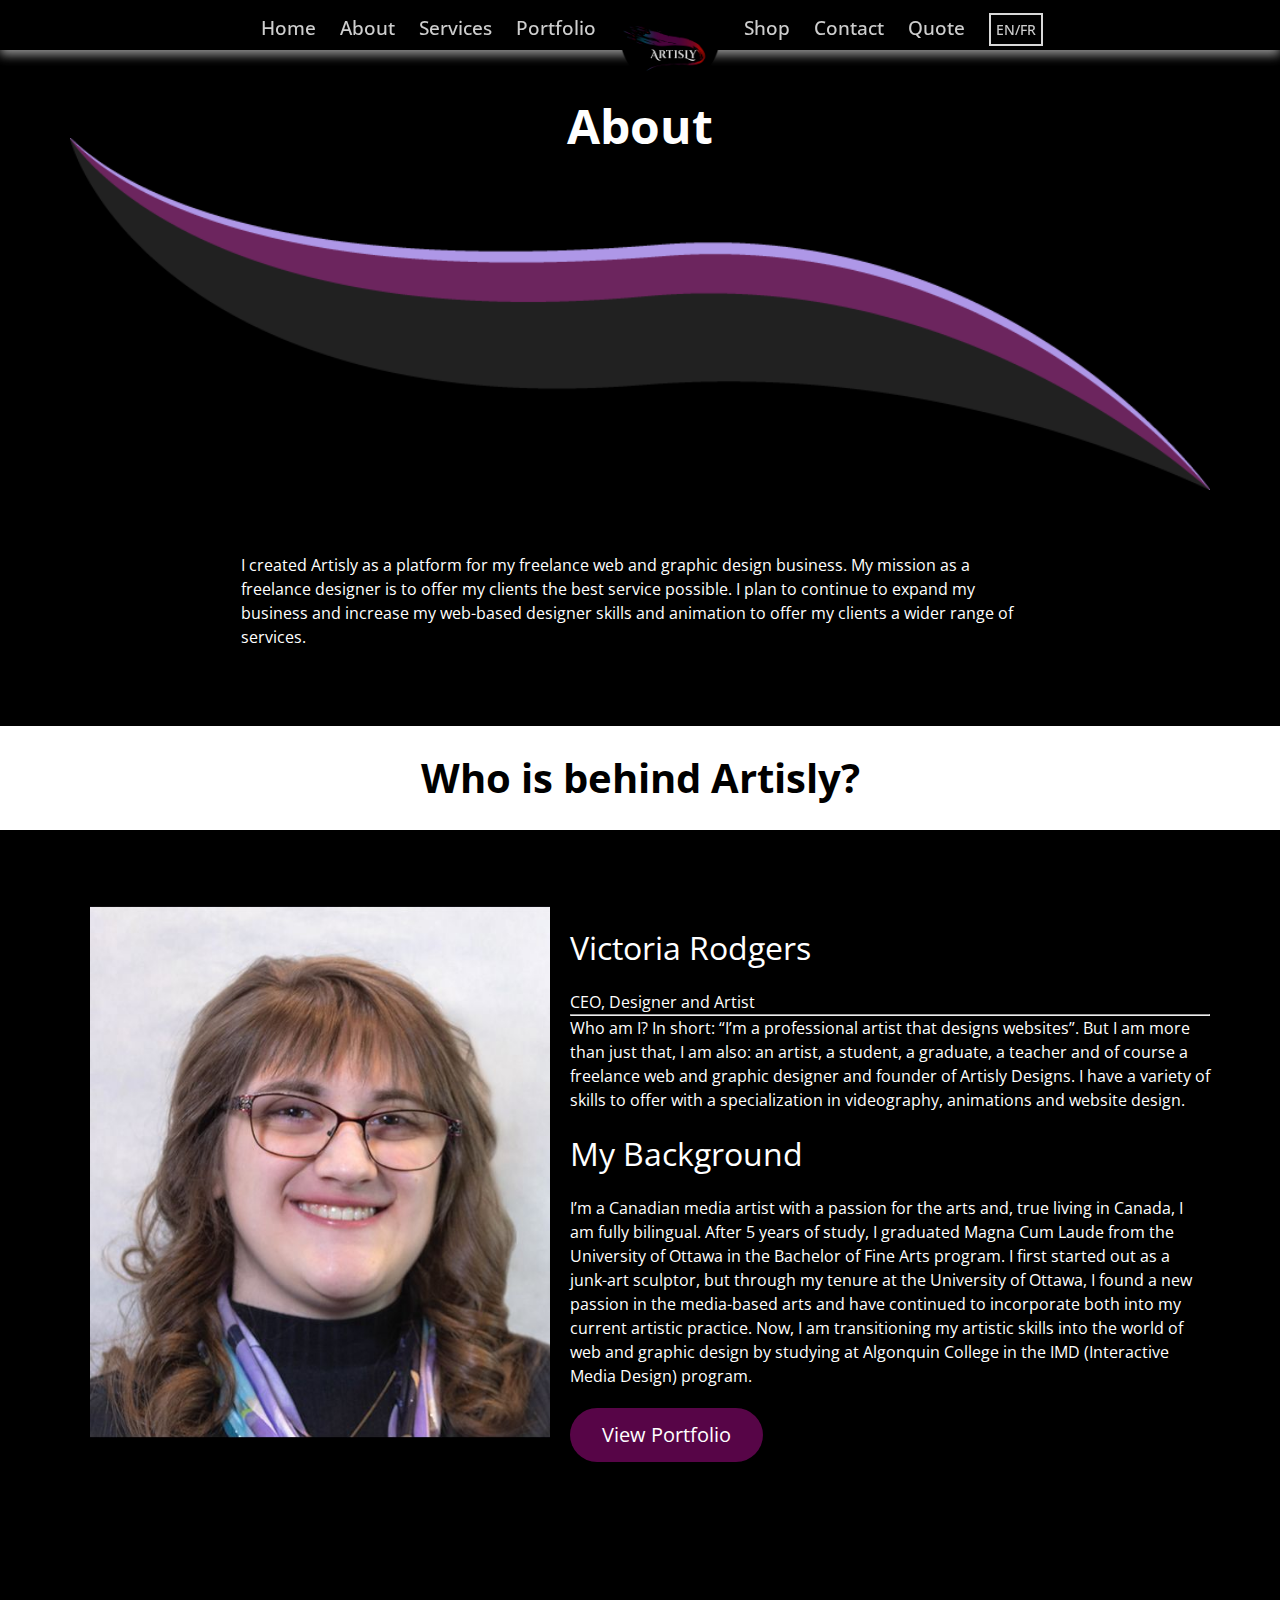
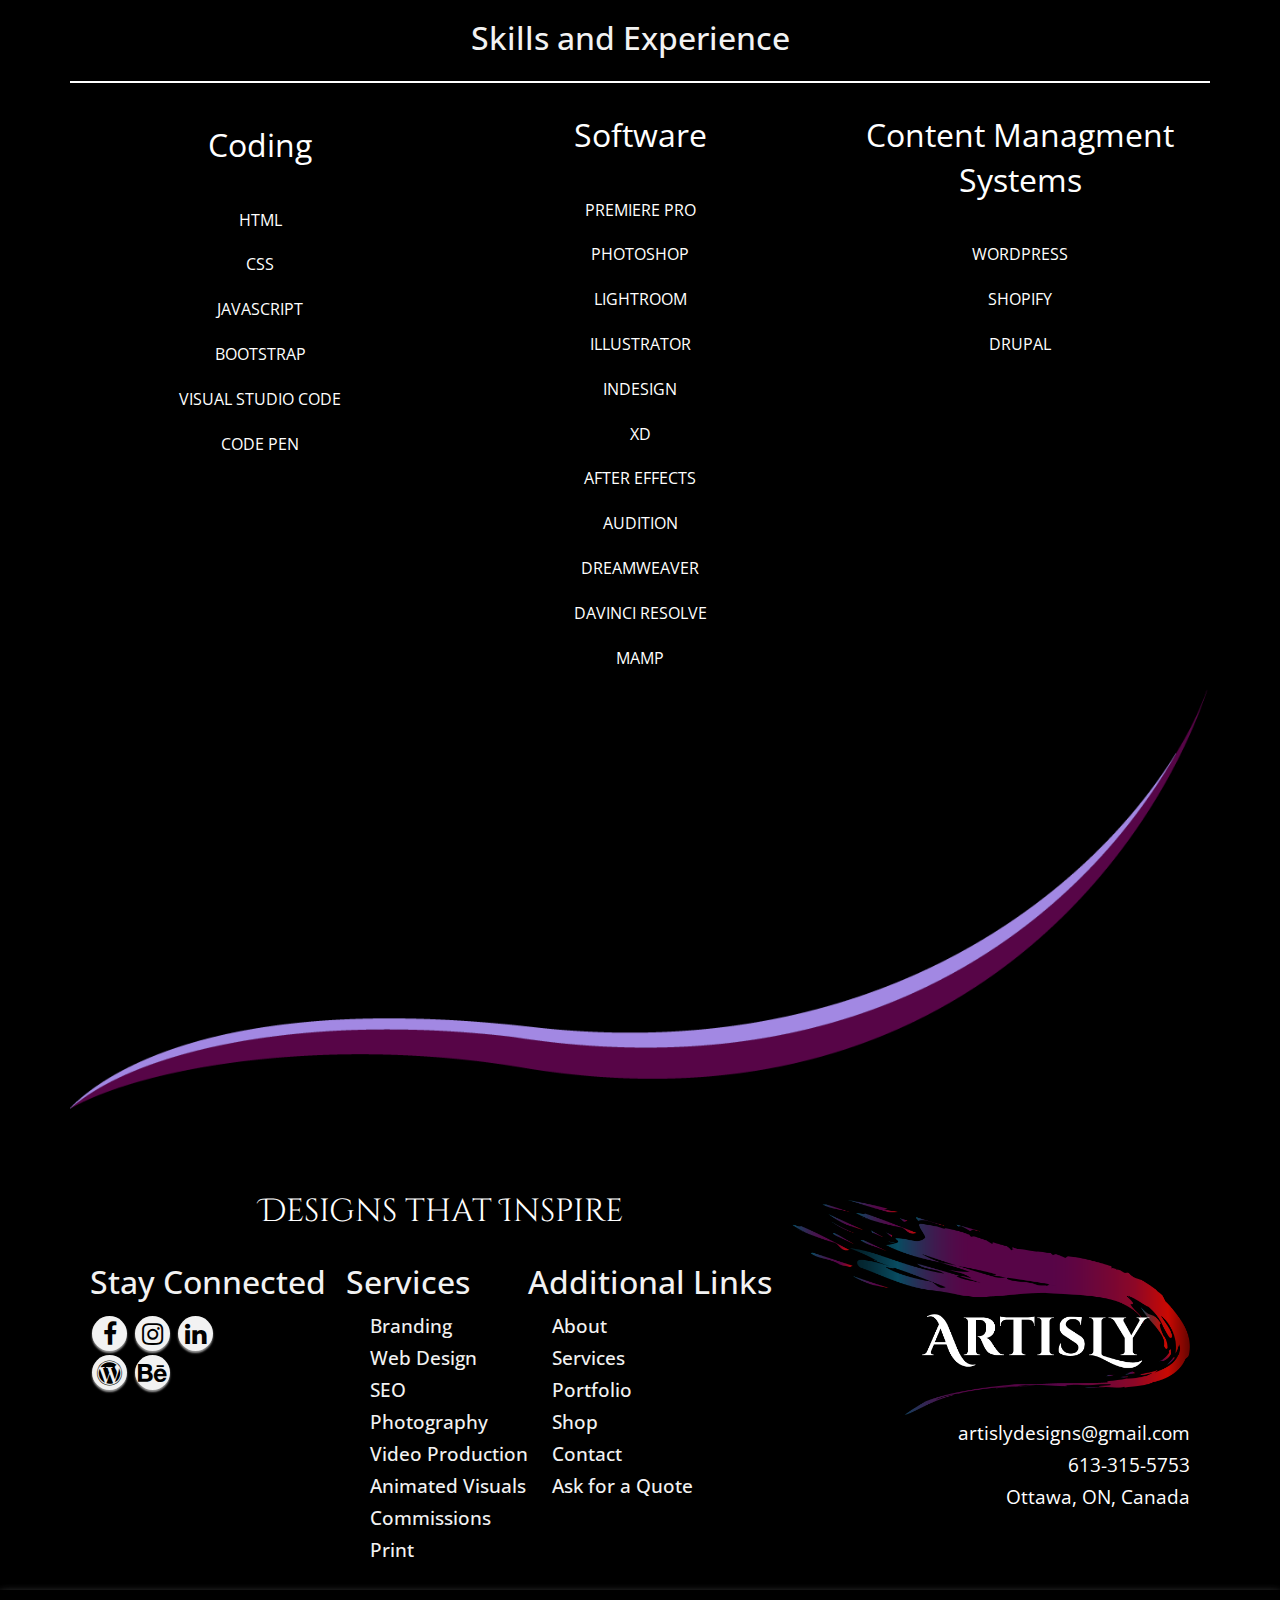
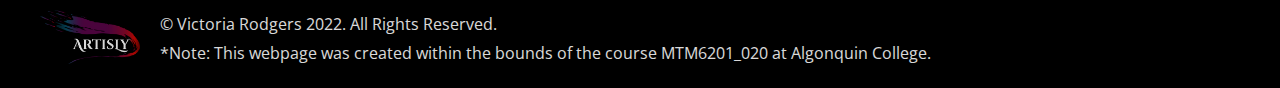
==== commit 4058b91c: "Update for the Accesibility and Css" ====
--- a/about.html
+++ b/about.html
@@ -28,31 +28,31 @@
                   <span class="line line2"></span>
                   <span class="line line3"></span>
                </div>
-               <ul class="menu-items">
-                  <li><a href="index.html">Home</a></li>
-                  <li><a href="about.html">About</a></li>
-                  <li><a href="services.html">Services</a></li>
-                  <li><a href="portfolio.html">Portfolio</a></li>
-                  <li><a class="logo2" href="index.html"><img alt="Artisly Logo" src="images/artisly-logo-02.png" width="100"></a></li>
-                  <li><a href="#">Shop</a></li>
-                  <li><a href="contact.html">Contact</a></li>
-                  <li><a href="quote.html">Quote</a></li>
-                  <li><a class="lan2" href="#">EN/FR</a></li>
-               </ul>
-               <a class="logo" href="index.html"><img alt="Artisly Logo" src="images/artisly-logo.png" width="80"></a>
-               <a class="cart" href="#"><i class="im im-shopping-cart"></i></a>
-               <a class="share" href="#social-media"><i class="im im-share"></i></a>
-               <a class="lan" href="#">EN/FR</a>
-            </div>
-         </nav>
-         <div class="body_container">
-            <main id="top">
-               <div class="quote-mobile">
-                  <a class="quote-btn" href="quote.html">Quote</a>
-               </div>
-               <div class="scroll-mobile">
-                  <a class="scroll-btn" href="#top"><i class="im im-arrow-up"></i></a>
-               </div>
+               <ul class="menu-items" role="menubar">
+                <li><a href="index.html" aria-label="Click to take you to the home page">Home</a></li>
+                <li><a href="about.html" aria-label="Click to take you to the about page">About</a></li>
+                <li><a href="services.html" aria-label="Click to take you to the list of services offered">Services</a></li>
+                <li><a href="portfolio.html"aria-label="Click to take you to the portfolio">Portfolio</a></li>
+                <li><a class="logo2" href="index.html" aria-label="Click to take you to the home page"><img alt="Artisly Logo" src="images/artisly-logo-02.png" width="100"></a></li>
+                <li><a href="#" aria-label="Click to take you to the official Artisly shopify store">Shop</a></li>
+                <li><a href="contact.html" aria-label="Click to take you to the contact page">Contact</a></li>
+                <li><a href="quote.html" aria-label="Click to take you to the quote form">Quote</a></li>
+                <li><a class="lan2" href="#" aria-label="Click to change the language">EN/FR</a></li>
+             </ul>
+             <a class="logo" href="index.html"><img alt="Artisly Logo" src="images/artisly-logo.png" width="80"></a>
+             <a class="cart" href="#"><i class="im im-shopping-cart"></i></a>
+             <a class="share" href="#social-media"><i class="im im-share"></i></a>
+             <a class="lan" href="#">EN/FR</a>
+          </div>
+       </nav>
+       <div class="body_container">
+          <main id="top">
+             <div class="quote-mobile">
+                <a class="quote-btn" href="quote.html" aria-label="Click to take you to the quote form" >Quote</a>
+             </div>
+             <div class="scroll-mobile">
+                <a class="scroll-btn" href="#top" aria-label="Click to take you to the top of the page"><i class="im im-arrow-up"></i></a>
+             </div>
                <div class="intro">
                   <h2>About</h2>
                   <div class="home-dec">
@@ -72,7 +72,7 @@
                   <h1>My Background</h1>
                   <p>I’m a Canadian media artist with a passion for the arts and, true living in Canada, I am fully bilingual. After 5 years of study, I graduated Magna Cum Laude from the University of Ottawa in the Bachelor of Fine Arts program.  I first started out as a junk-art sculptor, but through my tenure at the University of Ottawa, I found a new passion in the media-based arts and have continued to incorporate both into my current artistic practice. Now, I am transitioning my artistic skills into the world of web and graphic design by studying at Algonquin College in the IMD (Interactive Media Design) program.</p>
                   <div class="about-btn">
-                     <a class="button" href="portfolio.html">View Portfolio</a>
+                     <a role="button" class="button" href="portfolio.html">View Portfolio</a>
                   </div>
                </div>
                <div class="skills">
@@ -119,67 +119,67 @@
             <div class="footer-img">
                <img src="images/footer2.png" alt="footer" width="1200">
             </div>
-            <div class="footer_info">
+            <div class="footer_info" role="contentinfo">
                <div class="motto">
                   <h4>Designs that Inspire</h4>
                </div>
                <section class="connected" id="social-media">
-                  <h3>Stay Connected</h3>
-                  <div class="sm">
-                     <div class="line1">
-                        <a href="#" class="fa fa-facebook"></a>
-                        <a href="#" class="fa fa-instagram"></a>
-                        <a href="#" class="fa fa-linkedin"></a>
-                     </div>
-                     <div class="line2">
-                        <a href="#" class="fa fa-wordpress"></a>
-                        <a href="#" class="fa fa-behance"></a>
-                     </div>
-                  </div>
-               </section>
-               <section class="quick-serv">
-                  <h3>Services</h3>
-                  <ul class="web-links">
-                     <li><a href="services.html">Branding</a></li>
-                     <li><a href="services.html">Web Design</a></li>
-                     <li><a href="services.html">SEO</a></li>
-                     <li><a href="services.html">Photography</a></li>
-                     <li><a href="services.html">Video Production</a></li>
-                     <li><a href="services.html">Animated Visuals</a></li>
-                     <li><a href="services.html">Commissions</a></li>
-                     <li><a href="services.html">Print</a></li>
-                  </ul>
-               </section>
-               <section class="more-links">
-                  <h3>Additional Links</h3>
-                  <ul class="web-links">
-                     <li><a href="about.html">About</a></li>
-                     <li><a href="services.html">Services</a></li>
-                     <li><a href="portfolio.html">Portfolio</a></li>
-                     <li><a href="#">Shop</a></li>
-                     <li><a href="contact.html">Contact</a></li>
-                     <li><a href="quote.html">Ask for a Quote</a></li>
-                  </ul>
-               </section>
-               <div class="artisly-contact">
-                  <a class="footer-logo" href="index.html"><img alt="Artisly Logo" src="images/artisly-logo.png" width="600"></a>
-                  <ul class="web-links">
-                     <li><i class="im im-mail"></i> artislydesigns@gmail.com</li>
-                     <li><i class="im im-phone"></i> 613-315-5753</li>
-                     <li><i class="im im-globe"></i> Ottawa, ON, Canada</li>
-                  </ul>
-               </div>
-            </div>
-            <footer>
-               <div class="footer_container">
-                  <a class="copyright" href="index.html"><img alt="Artisly Logo" src="images/artisly-logo.png" width="100"></a> 
-                  <p><strong><small>&copy; Victoria Rodgers 2022. All Rights Reserved</small>.</strong></p>
-                  <p><small><sup>*</sup>Note: This webpage was created within the bounds of the course MTM6201_020 at Algonquin College.</small></p>
-               </div>
-            </footer>
-         </div>
-      </div>
-   </body>
+                <h3>Stay Connected</h3>
+                <div class="sm">
+                   <div class="line1">
+                      <a href="#" aria-label="Click to take you to the Artisly facebook page" class="fa fa-facebook"></a>
+                      <a href="#" aria-label="Click to take you to the Artisly instagram page" class="fa fa-instagram"></a>
+                      <a href="#" aria-label="Click to take you to the Artisly linked-in" class="fa fa-linkedin"></a>
+                   </div>
+                   <div class="line2">
+                      <a href="#" aria-label="Click to take you to the Artisly wordpress website" class="fa fa-wordpress"></a>
+                      <a href="#" aria-label="Click to take you to the Artisly behance page" class="fa fa-behance"></a>
+                   </div>
+                </div>
+             </section>
+             <section class="quick-serv">
+                <h3>Services</h3>
+                <ul class="web-links">
+                   <li><a href="services.html" aria-label="Click to take you to the list of services offered">Branding</a></li>
+                   <li><a href="services.html" aria-label="Click to take you to the list of services offered">Web Design</a></li>
+                   <li><a href="services.html" aria-label="Click to take you to the list of services offered">SEO</a></li>
+                   <li><a href="services.html" aria-label="Click to take you to the list of services offered">Photography</a></li>
+                   <li><a href="services.html" aria-label="Click to take you to the list of services offered">Video Production</a></li>
+                   <li><a href="services.html" aria-label="Click to take you to the list of services offered">Animated Visuals</a></li>
+                   <li><a href="services.html" aria-label="Click to take you to the list of services offered">Commissions</a></li>
+                   <li><a href="services.html" aria-label="Click to take you to the list of services offered">Print</a></li>
+                </ul>
+             </section>
+             <section class="more-links">
+                <h3>Additional Links</h3>
+                <ul class="web-links">
+                   <li><a href="about.html" aria-label="Click to take you to the about page">About</a></li>
+                   <li><a href="services.html" aria-label="Click to take you to the list of services offered">Services</a></li>
+                   <li><a href="portfolio.html"aria-label="Click to take you to the portfolio page">Portfolio</a></li>
+                   <li><a href="#"aria-label="Click to take you to the official Artisly shopify store">Shop</a></li>
+                   <li><a href="contact.html"aria-label="Click to take you to the contact page">Contact</a></li>
+                   <li><a href="quote.html"aria-label="Click to take you to the quote form">Ask for a Quote</a></li>
+                </ul>
+             </section>
+             <div class="artisly-contact">
+                <a class="footer-logo" href="index.html"aria-label="Click to take you to the home page"><img alt="Artisly Logo" src="images/artisly-logo.png" width="600"></a>
+                <ul class="web-links" itemscope itemtype="https://schema.org/Person">
+                  <li><i itemprop="email" class="im im-mail"></i> artislydesigns@gmail.com</li>
+                  <li><i itemprop="telephone" class="im im-phone"></i> 613-315-5753</li>
+                  <li><i itemprop="address" class="im im-globe"></i> Ottawa, ON, Canada</li>
+                </ul>
+             </div>
+          </div>
+          <footer>
+            <div class="footer_container" itemscope itemtype="https://schema.org/ImageObject">
+              <a itemprop="copyrightNotice" class="copyright" href="index.html"aria-label="Click to take you to the home page"><img alt="Artisly Logo" src="images/artisly-logo.png" width="100"></a> 
+              <p><strong><small>&copy; Victoria Rodgers 2022. All Rights Reserved</small>.</strong></p>
+                <p><small><sup>*</sup>Note: This webpage was created within the bounds of the course MTM6201_020 at Algonquin College.</small></p>
+             </div>
+          </footer>
+       </div>
+    </div>
+ </body>
    <!--.................../ JS Code for smooth scrolling /...................... -->
    <script src="https://ajax.googleapis.com/ajax/libs/jquery/3.3.1/jquery.min.js"></script>
    <script>
--- a/css/design.css
+++ b/css/design.css
@@ -48,6 +48,9 @@
 /*___________________________________________________________________________________________
                                     Start of Website
 _____________________________________________________________________________________________*/
+/*___________________________________________________________________________________________                                    
+    Navbar Code inspired from @alvarotrigo Code https://codepen.io/alvarotrigo/pen/XWejzjR 
+_____________________________________________________________________________________________*/
 *, *::after, *::before {
   box-sizing: border-box;
   padding: 0;
@@ -66,6 +69,7 @@
 }
 body {
   font-family: 'Open Sans', sans-serif;
+  line-height: 1.5rem;
 }
 .navbar {
   box-shadow: 0px 5px 10px 0px #aaa;
@@ -209,17 +213,20 @@
 }
 @keyframes lightup{
   0% {
-      background: #A288E3
+      background: #A288E3 
   }
   50% {
-      background: #F7931E
+      background: #F7931E 
   }
   100% {
       background: #204627;
       color: #fff;
   }
 }
-@media (max-width: 768px) {
+/*___________________________________________________________________________________________
+                                  Mobile First
+_____________________________________________________________________________________________*/
+@media screen and (max-width: 768px) {
   .navbar-container input[type="checkbox"], .navbar-container .hamburger-lines {
       display: block;
   }
@@ -384,12 +391,12 @@
       width: 100%;
   }
 }
-@media (max-width: 500px) {
+/*___________________________________________________________________________________________
+                                        Tablet
+_____________________________________________________________________________________________*/
+@media screen and (max-width: 500px) {
   html {
       font-size: 65%;
-  }
-  .navbar .menu-items li{
-      font-size: 1.6rem;
   }
   .logo {
       position: absolute;
@@ -400,7 +407,14 @@
       font-size: 1.8rem;
       font-weight: 500;
   }
-}
+  .column {
+    flex: 100%;
+    max-width: 100%;
+  }
+}
+/*___________________________________________________________________________________________
+                                    Desktop
+_____________________________________________________________________________________________*/
 @media screen and (min-width:769px) {
   .navbar input[type="checkbox"], .navbar .hamburger-lines {
       display: none;
@@ -481,7 +495,10 @@
       display: none;
   }
 }
-@media screen and (min-width:375px) and (max-width:1050px){
+/*___________________________________________________________________________________________
+                                    Tablet
+_____________________________________________________________________________________________*/
+@media screen and (max-width:1050px){
   .quote-mobile{
       position: fixed;
       bottom: 0;
@@ -634,13 +651,16 @@
 }
 @keyframes fade {
   from {
-      opacity: .4
+      opacity: .4 
   }
   to {
-      opacity: 1
-  }
-}
-@media (max-width: 768px) {
+      opacity: 1 
+  }
+}
+/*___________________________________________________________________________________________
+                                    Mobile
+_____________________________________________________________________________________________*/
+@media screen and (max-width: 768px) {
   .home-dec{
       display: none;
   }
@@ -661,6 +681,9 @@
       display: none;
   }
 }
+/*___________________________________________________________________________________________
+                                    Desktop
+_____________________________________________________________________________________________*/
 @media screen and (min-width:769px) {
   .small-logo{
       float: left;
@@ -718,6 +741,7 @@
   text-align: center;
   grid-template-columns: 1fr 1fr 1fr;
   grid-template-rows: auto auto;
+  line-height: 2.8rem;
 }
 .seperator2{
   padding: 40px;
@@ -730,7 +754,10 @@
   position: absolute;
   left: 0;
 }
-@media (max-width: 768px) {
+/*___________________________________________________________________________________________
+                                    Mobile
+_____________________________________________________________________________________________*/
+@media screen and (max-width: 768px) {
   .intro{
       margin-top: 20%;
   }
@@ -756,6 +783,9 @@
       padding: 70px 0;
   }
 }
+/*___________________________________________________________________________________________
+                                    Tablet
+_____________________________________________________________________________________________*/
 @media screen and (min-width:769px) and (max-width:1050px){
   .bio{
       display: flex;
@@ -765,6 +795,9 @@
       width: 100%;
   }
 }
+/*___________________________________________________________________________________________
+                                    Desktop
+_____________________________________________________________________________________________*/
 @media screen and (min-width:769px) {
   .space{
       padding: 100px 0;
@@ -808,7 +841,10 @@
   grid-template-rows: 1fr 1fr 1fr 1fr;
   gap: 10%;
 }
-@media (max-width: 768px) {
+/*___________________________________________________________________________________________
+                                    Mobile
+_____________________________________________________________________________________________*/
+@media screen and (max-width: 768px) {
   .branding-nav{
       display: flex;
       flex-direction: column;
@@ -952,18 +988,24 @@
   vertical-align: middle;
   width: 100%;
 }
-@media screen and (max-width: 800px) {
+/*___________________________________________________________________________________________
+                              Portfolio Images Grid
+_____________________________________________________________________________________________*/
+@media screen and (max-width: 768px) {
   .column {
       flex: 50%;
       max-width: 50%;
   }
 }
-@media screen and (max-width: 600px) {
+@media screen and (max-width: 500px) {
   .column {
       flex: 100%;
       max-width: 100%;
   }
 }
+/*___________________________________________________________________________________________
+                              Desktop
+_____________________________________________________________________________________________*/
 input[type=text], input[type=tel], select, textarea {
   width: 100%;
   padding: 12px;
@@ -994,9 +1036,4 @@
 .formbox{
   padding-bottom: 60px;
   text-align: center;
-}
-@media (max-width: 768px) {
-  #quote-quote{
-      display: none;
-  }
 }